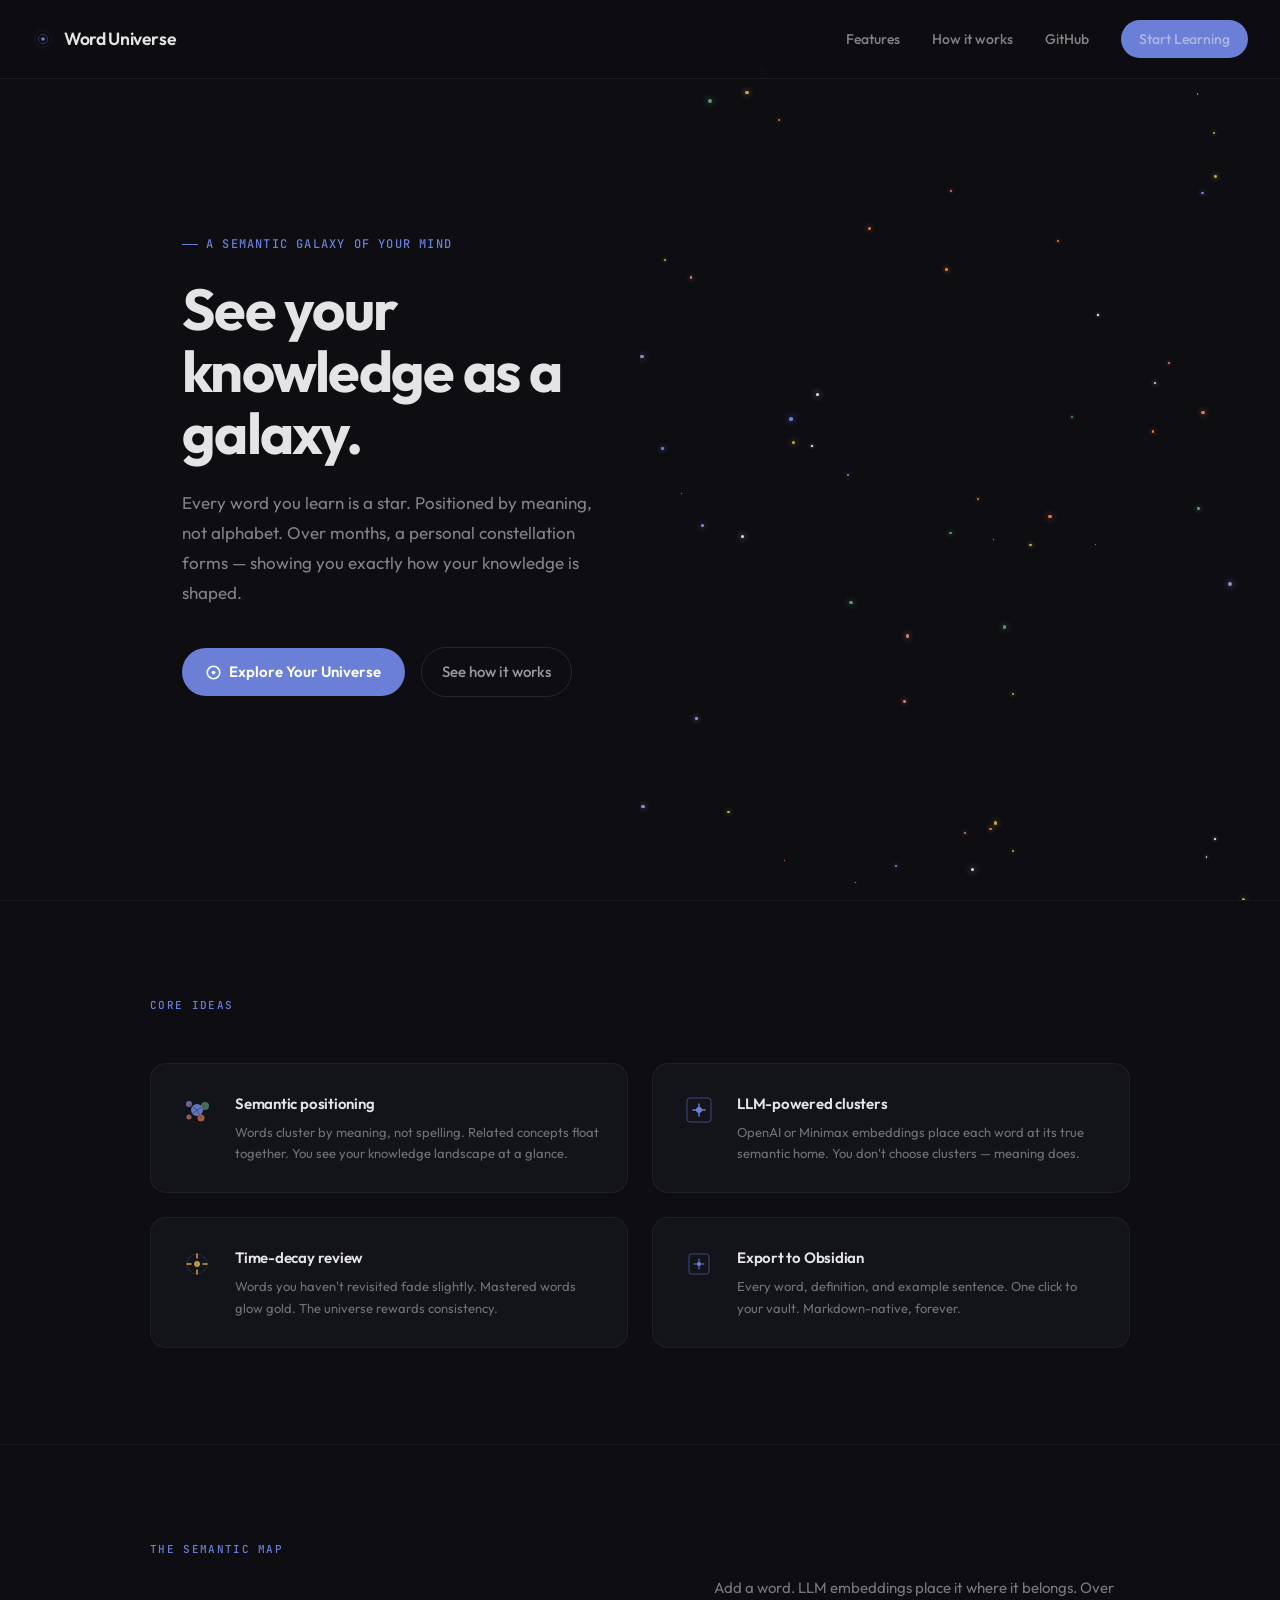
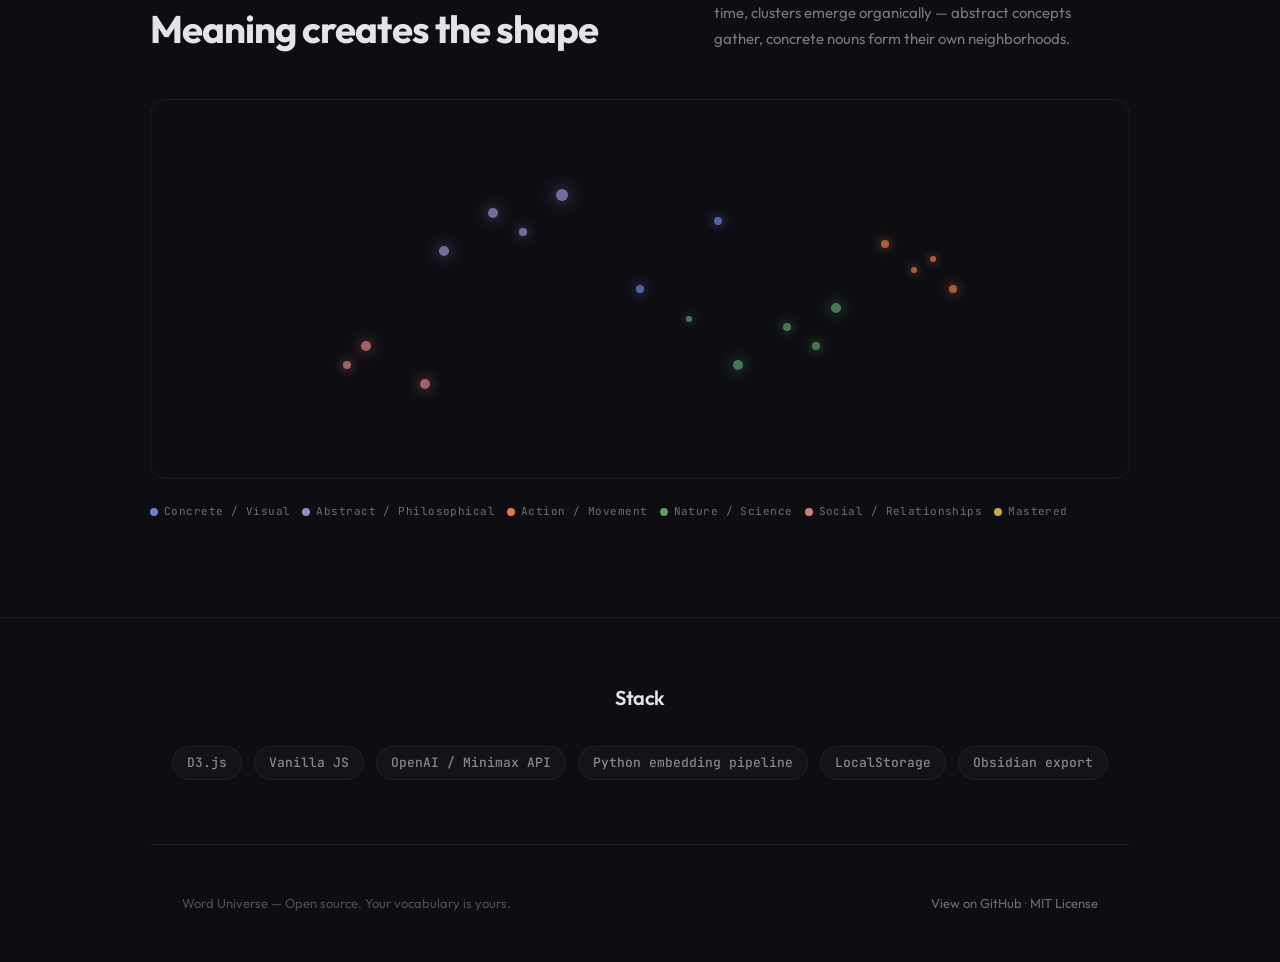
==== index.html @ 4f2841a0 "Rename landing.html to index.html for GitHub Pages" ====
<!DOCTYPE html>
<html lang="en">
<head>
  <meta charset="UTF-8">
  <meta name="viewport" content="width=device-width, initial-scale=1.0">
  <title>Word Universe — See your knowledge as a galaxy</title>
  <link href="https://fonts.googleapis.com/css2?family=Outfit:wght@300;400;500;600;700&family=JetBrains+Mono:wght@400;500&display=swap" rel="stylesheet">
  <style>
    :root {
      --deep-space: #0D0D12;
      --nebula-surface: #13131A;
      --star-white: #E4E4E7;
      --cosmic-dust: #71717A;
      --cluster-blue: #6B7FD7;
      --action-orange: #E07A4A;
      --abstract-violet: #9B8ACB;
      --nature-green: #5B9A6B;
      --social-coral: #D47F7F;
      --focused-gold: #C9A84C;
      --wireframe-gray: #2A2A35;
      --whisper-border: rgba(255,255,255,0.05);
      --whisper-border-strong: rgba(255,255,255,0.1);
    }

    * {
      margin: 0;
      padding: 0;
      box-sizing: border-box;
    }

    body {
      font-family: 'Outfit', system-ui, sans-serif;
      background: var(--deep-space);
      color: var(--star-white);
      line-height: 1.6;
      overflow-x: hidden;
    }

    /* Navigation */
    nav {
      position: fixed;
      top: 0;
      left: 0;
      right: 0;
      z-index: 100;
      padding: 1.25rem 2rem;
      display: flex;
      align-items: center;
      justify-content: space-between;
      background: rgba(13, 13, 18, 0.85);
      backdrop-filter: blur(12px);
      border-bottom: 1px solid var(--whisper-border);
    }

    .nav-logo {
      display: flex;
      align-items: center;
      gap: 0.625rem;
      font-weight: 600;
      font-size: 1.1rem;
      letter-spacing: -0.02em;
      color: var(--star-white);
      text-decoration: none;
    }

    .nav-logo svg {
      width: 22px;
      height: 22px;
    }

    .nav-links {
      display: flex;
      align-items: center;
      gap: 2rem;
    }

    .nav-links a {
      font-size: 0.875rem;
      font-weight: 500;
      color: rgba(228, 228, 231, 0.55);
      text-decoration: none;
      transition: color 0.15s ease;
    }

    .nav-links a:hover {
      color: var(--star-white);
    }

    .nav-cta {
      display: inline-flex;
      align-items: center;
      gap: 0.5rem;
      padding: 0.5rem 1.125rem;
      background: var(--cluster-blue);
      color: #fff;
      font-size: 0.875rem;
      font-weight: 600;
      border-radius: 9999px;
      text-decoration: none;
      transition: all 0.15s ease;
    }

    .nav-cta:hover {
      background: #828fef;
      transform: translateY(-1px);
    }

    /* Hero */
    .hero {
      min-height: 100dvh;
      display: grid;
      grid-template-columns: 1fr 1fr;
      gap: 0;
      position: relative;
      overflow: hidden;
    }

    .hero-content {
      display: flex;
      flex-direction: column;
      justify-content: center;
      padding: 8rem 2rem 6rem 2rem;
      padding-left: max(2rem, calc((100vw - 980px) / 2 + 2rem));
      position: relative;
      z-index: 2;
    }

    .hero-eyebrow {
      display: inline-flex;
      align-items: center;
      gap: 0.5rem;
      font-size: 0.75rem;
      font-weight: 500;
      letter-spacing: 0.1em;
      text-transform: uppercase;
      color: var(--cluster-blue);
      margin-bottom: 1.5rem;
      font-family: 'JetBrains Mono', monospace;
    }

    .hero-eyebrow::before {
      content: '';
      display: block;
      width: 16px;
      height: 1px;
      background: var(--cluster-blue);
    }

    h1 {
      font-size: clamp(2.5rem, 4.5vw, 4rem);
      font-weight: 700;
      letter-spacing: -0.03em;
      line-height: 1.08;
      color: var(--star-white);
      margin-bottom: 1.5rem;
    }

    .hero-sub {
      font-size: 1.0625rem;
      font-weight: 400;
      color: rgba(228, 228, 231, 0.55);
      line-height: 1.75;
      margin-bottom: 2.5rem;
      max-width: 420px;
    }

    .hero-actions {
      display: flex;
      align-items: center;
      gap: 1rem;
    }

    .btn-primary {
      display: inline-flex;
      align-items: center;
      gap: 0.5rem;
      padding: 0.75rem 1.5rem;
      background: var(--cluster-blue);
      color: #fff;
      font-size: 0.9375rem;
      font-weight: 600;
      border-radius: 9999px;
      text-decoration: none;
      transition: all 0.15s ease;
      border: none;
      cursor: pointer;
    }

    .btn-primary:hover {
      background: #828fef;
      transform: translateY(-1px);
    }

    .btn-ghost {
      display: inline-flex;
      align-items: center;
      gap: 0.5rem;
      padding: 0.75rem 1.25rem;
      background: transparent;
      color: rgba(228, 228, 231, 0.65);
      font-size: 0.9375rem;
      font-weight: 500;
      border-radius: 9999px;
      text-decoration: none;
      border: 1px solid var(--whisper-border-strong);
      transition: all 0.15s ease;
    }

    .btn-ghost:hover {
      color: var(--star-white);
      border-color: rgba(255,255,255,0.18);
      background: rgba(255,255,255,0.04);
    }

    /* Hero Visual — Star Field */
    .hero-visual {
      position: relative;
      overflow: hidden;
      background: var(--deep-space);
    }

    .star-field {
      position: absolute;
      inset: 0;
      overflow: hidden;
    }

    .star {
      position: absolute;
      border-radius: 50%;
      animation: star-twinkle var(--duration) ease-in-out infinite;
      animation-delay: var(--delay);
    }

    @keyframes star-twinkle {
      0%, 100% { opacity: var(--base-opacity); transform: scale(1); }
      50% { opacity: 1; transform: scale(1.3); }
    }

    /* Cluster region labels */
    .cluster-label {
      position: absolute;
      font-family: 'JetBrains Mono', monospace;
      font-size: 0.5625rem;
      font-weight: 500;
      letter-spacing: 0.1em;
      text-transform: uppercase;
      padding: 0.25rem 0.5rem;
      border: 1px solid;
      border-radius: 9999px;
      opacity: 0.4;
    }

    /* Features */
    .features {
      padding: 6rem 2rem;
      border-top: 1px solid var(--whisper-border);
    }

    .features-inner {
      max-width: 980px;
      margin: 0 auto;
    }

    .section-label {
      font-family: 'JetBrains Mono', monospace;
      font-size: 0.6875rem;
      font-weight: 500;
      letter-spacing: 0.12em;
      text-transform: uppercase;
      color: var(--cluster-blue);
      margin-bottom: 3rem;
    }

    .features-grid {
      display: grid;
      grid-template-columns: 1fr 1fr;
      gap: 1.5rem;
    }

    .feature-card {
      padding: 1.75rem;
      background: var(--nebula-surface);
      border: 1px solid var(--whisper-border);
      border-radius: 1rem;
      transition: border-color 0.2s ease;
      display: flex;
      gap: 1.25rem;
      align-items: flex-start;
    }

    .feature-card:hover {
      border-color: rgba(255,255,255,0.1);
    }

    .feature-icon {
      width: 36px;
      height: 36px;
      flex-shrink: 0;
    }

    .feature-card h3 {
      font-size: 0.9375rem;
      font-weight: 600;
      letter-spacing: -0.015em;
      margin-bottom: 0.375rem;
      color: var(--star-white);
    }

    .feature-card p {
      font-size: 0.8125rem;
      color: rgba(228, 228, 231, 0.45);
      line-height: 1.65;
    }

    /* Semantic Demo */
    .semantic-section {
      padding: 6rem 2rem;
      border-top: 1px solid var(--whisper-border);
    }

    .semantic-inner {
      max-width: 980px;
      margin: 0 auto;
    }

    .demo-header {
      display: grid;
      grid-template-columns: 1.2fr 1fr;
      gap: 4rem;
      align-items: end;
      margin-bottom: 3rem;
    }

    .demo-header h2 {
      font-size: clamp(1.75rem, 3vw, 2.5rem);
      font-weight: 700;
      letter-spacing: -0.025em;
      line-height: 1.15;
    }

    .demo-header p {
      font-size: 0.9375rem;
      color: rgba(228, 228, 231, 0.5);
      line-height: 1.7;
      max-width: 400px;
    }

    /* Galaxy Visualization */
    .galaxy-canvas {
      background: var(--deep-space);
      border: 1px solid var(--whisper-border);
      border-radius: 1rem;
      overflow: hidden;
      height: 380px;
      position: relative;
    }

    .galaxy-dots {
      position: absolute;
      inset: 0;
    }

    .g-dot {
      position: absolute;
      border-radius: 50%;
      transition: transform 0.2s ease;
      cursor: pointer;
    }

    .g-dot:hover {
      transform: scale(1.8);
      z-index: 10;
    }

    /* Cluster Legend */
    .cluster-legend {
      display: flex;
      flex-wrap: wrap;
      gap: 0.75rem;
      margin-top: 1.5rem;
    }

    .legend-item {
      display: flex;
      align-items: center;
      gap: 0.375rem;
      font-family: 'JetBrains Mono', monospace;
      font-size: 0.6875rem;
      color: rgba(228, 228, 231, 0.45);
      letter-spacing: 0.04em;
    }

    .legend-dot {
      width: 8px;
      height: 8px;
      border-radius: 50%;
    }

    /* Tech Stack */
    .tech-stack {
      padding: 4rem 2rem;
      border-top: 1px solid var(--whisper-border);
    }

    .tech-inner {
      max-width: 980px;
      margin: 0 auto;
      display: flex;
      flex-direction: column;
      align-items: center;
      text-align: center;
      gap: 2rem;
    }

    .tech-inner h2 {
      font-size: 1.25rem;
      font-weight: 600;
      letter-spacing: -0.02em;
      color: var(--star-white);
    }

    .tech-badges {
      display: flex;
      flex-wrap: wrap;
      gap: 0.75rem;
      justify-content: center;
    }

    .tech-badge {
      display: inline-flex;
      align-items: center;
      padding: 0.375rem 0.875rem;
      background: var(--nebula-surface);
      border: 1px solid var(--whisper-border);
      border-radius: 9999px;
      font-size: 0.8125rem;
      font-weight: 500;
      color: rgba(228, 228, 231, 0.55);
      font-family: 'JetBrains Mono', monospace;
    }

    /* Footer */
    footer {
      padding: 3rem 2rem;
      border-top: 1px solid var(--whisper-border);
      display: flex;
      align-items: center;
      justify-content: space-between;
      max-width: 980px;
      margin: 0 auto;
    }

    footer p {
      font-size: 0.8125rem;
      color: rgba(228, 228, 231, 0.3);
    }

    footer a {
      color: rgba(228, 228, 231, 0.45);
      text-decoration: none;
      transition: color 0.15s;
    }

    footer a:hover {
      color: var(--star-white);
    }

    /* Responsive */
    @media (max-width: 768px) {
      .hero {
        grid-template-columns: 1fr;
      }

      .hero-visual {
        height: 280px;
      }

      .hero-content {
        padding: 7rem 1.25rem 3rem;
      }

      .features-grid {
        grid-template-columns: 1fr;
      }

      .demo-header {
        grid-template-columns: 1fr;
        gap: 1.5rem;
      }

      nav {
        padding: 1rem 1.25rem;
      }

      .nav-links a:not(.nav-cta) {
        display: none;
      }

      footer {
        flex-direction: column;
        gap: 1rem;
        text-align: center;
      }
    }
  </style>
</head>
<body>

  <!-- Navigation -->
  <nav>
    <a href="#" class="nav-logo">
      <svg viewBox="0 0 24 24" fill="none" xmlns="http://www.w3.org/2000/svg">
        <circle cx="12" cy="12" r="2" fill="#6B7FD7"/>
        <circle cx="12" cy="12" r="5" stroke="#6B7FD7" stroke-width="0.75" opacity="0.5"/>
        <circle cx="12" cy="12" r="9" stroke="#6B7FD7" stroke-width="0.5" opacity="0.25"/>
        <circle cx="12" cy="12" r="12" stroke="#6B7FD7" stroke-width="0.3" opacity="0.15"/>
      </svg>
      Word Universe
    </a>
    <div class="nav-links">
      <a href="#features">Features</a>
      <a href="#demo">How it works</a>
      <a href="https://github.com" target="_blank">GitHub</a>
      <a href="#" class="nav-cta">Start Learning</a>
    </div>
  </nav>

  <!-- Hero -->
  <section class="hero">
    <div class="hero-content">
      <div class="hero-eyebrow">A semantic galaxy of your mind</div>
      <h1>See your knowledge as a galaxy.</h1>
      <p class="hero-sub">Every word you learn is a star. Positioned by meaning, not alphabet. Over months, a personal constellation forms — showing you exactly how your knowledge is shaped.</p>
      <div class="hero-actions">
        <a href="#" class="btn-primary">
          <svg width="15" height="15" viewBox="0 0 24 24" fill="none" stroke="currentColor" stroke-width="2.5">
            <circle cx="12" cy="12" r="10"/>
            <circle cx="12" cy="12" r="3" fill="currentColor" stroke="none"/>
          </svg>
          Explore Your Universe
        </a>
        <a href="#demo" class="btn-ghost">See how it works</a>
      </div>
    </div>
    <div class="hero-visual">
      <div class="star-field" id="heroStars"></div>
    </div>
  </section>

  <!-- Features -->
  <section class="features" id="features">
    <div class="features-inner">
      <div class="section-label">Core ideas</div>
      <div class="features-grid">
        <div class="feature-card">
          <svg class="feature-icon" viewBox="0 0 36 36" fill="none" xmlns="http://www.w3.org/2000/svg">
            <circle cx="18" cy="18" r="6" fill="#6B7FD7" opacity="0.9"/>
            <circle cx="10" cy="12" r="3" fill="#9B8ACB" opacity="0.7"/>
            <circle cx="26" cy="14" r="4" fill="#5B9A6B" opacity="0.7"/>
            <circle cx="22" cy="26" r="3.5" fill="#E07A4A" opacity="0.7"/>
            <circle cx="10" cy="25" r="2.5" fill="#D47F7F" opacity="0.7"/>
            <line x1="10" y1="12" x2="18" y2="18" stroke="#2A2A35" stroke-width="0.5"/>
            <line x1="26" y1="14" x2="18" y2="18" stroke="#2A2A35" stroke-width="0.5"/>
            <line x1="22" y1="26" x2="18" y2="18" stroke="#2A2A35" stroke-width="0.5"/>
            <line x1="10" y1="25" x2="18" y2="18" stroke="#2A2A35" stroke-width="0.5"/>
          </svg>
          <div>
            <h3>Semantic positioning</h3>
            <p>Words cluster by meaning, not spelling. Related concepts float together. You see your knowledge landscape at a glance.</p>
          </div>
        </div>
        <div class="feature-card">
          <svg class="feature-icon" viewBox="0 0 36 36" fill="none" xmlns="http://www.w3.org/2000/svg">
            <rect x="6" y="6" width="24" height="24" rx="3" stroke="#6B7FD7" stroke-width="1" opacity="0.5"/>
            <path d="M12 18h12M18 12v12" stroke="#6B7FD7" stroke-width="1.5" stroke-linecap="round"/>
            <circle cx="18" cy="18" r="3" fill="#6B7FD7"/>
          </svg>
          <div>
            <h3>LLM-powered clusters</h3>
            <p>OpenAI or Minimax embeddings place each word at its true semantic home. You don't choose clusters — meaning does.</p>
          </div>
        </div>
        <div class="feature-card">
          <svg class="feature-icon" viewBox="0 0 36 36" fill="none" xmlns="http://www.w3.org/2000/svg">
            <circle cx="18" cy="18" r="10" stroke="#2A2A35" stroke-width="1"/>
            <path d="M18 8v4M18 24v4M8 18h4M24 18h4" stroke="#C9A84C" stroke-width="1.5" stroke-linecap="round"/>
            <circle cx="18" cy="18" r="3" fill="#C9A84C" opacity="0.9"/>
          </svg>
          <div>
            <h3>Time-decay review</h3>
            <p>Words you haven't revisited fade slightly. Mastered words glow gold. The universe rewards consistency.</p>
          </div>
        </div>
        <div class="feature-card">
          <svg class="feature-icon" viewBox="0 0 36 36" fill="none" xmlns="http://www.w3.org/2000/svg">
            <rect x="8" y="8" width="20" height="20" rx="2" stroke="#6B7FD7" stroke-width="1" opacity="0.5"/>
            <path d="M13 18h10M18 13v10" stroke="#6B7FD7" stroke-width="1" stroke-linecap="round"/>
            <circle cx="18" cy="18" r="2" fill="#6B7FD7"/>
          </svg>
          <div>
            <h3>Export to Obsidian</h3>
            <p>Every word, definition, and example sentence. One click to your vault. Markdown-native, forever.</p>
          </div>
        </div>
      </div>
    </div>
  </section>

  <!-- Galaxy Demo -->
  <section class="semantic-section" id="demo">
    <div class="semantic-inner">
      <div class="demo-header">
        <div>
          <div class="section-label">The semantic map</div>
          <h2>Meaning creates the shape</h2>
        </div>
        <p>Add a word. LLM embeddings place it where it belongs. Over time, clusters emerge organically — abstract concepts gather, concrete nouns form their own neighborhoods.</p>
      </div>

      <div class="galaxy-canvas">
        <div class="galaxy-dots" id="galaxyDots"></div>
      </div>

      <div class="cluster-legend">
        <div class="legend-item">
          <div class="legend-dot" style="background: var(--cluster-blue)"></div>
          Concrete / Visual
        </div>
        <div class="legend-item">
          <div class="legend-dot" style="background: var(--abstract-violet)"></div>
          Abstract / Philosophical
        </div>
        <div class="legend-item">
          <div class="legend-dot" style="background: var(--action-orange)"></div>
          Action / Movement
        </div>
        <div class="legend-item">
          <div class="legend-dot" style="background: var(--nature-green)"></div>
          Nature / Science
        </div>
        <div class="legend-item">
          <div class="legend-dot" style="background: var(--social-coral)"></div>
          Social / Relationships
        </div>
        <div class="legend-item">
          <div class="legend-dot" style="background: var(--focused-gold)"></div>
          Mastered
        </div>
      </div>
    </div>
  </section>

  <!-- Tech Stack -->
  <section class="tech-stack">
    <div class="tech-inner">
      <h2>Stack</h2>
      <div class="tech-badges">
        <span class="tech-badge">D3.js</span>
        <span class="tech-badge">Vanilla JS</span>
        <span class="tech-badge">OpenAI / Minimax API</span>
        <span class="tech-badge">Python embedding pipeline</span>
        <span class="tech-badge">LocalStorage</span>
        <span class="tech-badge">Obsidian export</span>
      </div>
    </div>
  </section>

  <!-- Footer -->
  <footer>
    <p>Word Universe — Open source. Your vocabulary is yours.</p>
    <p><a href="https://github.com" target="_blank">View on GitHub</a> · <a href="#">MIT License</a></p>
  </footer>

  <script>
    // Generate hero star field
    function generateStarField() {
      const container = document.getElementById('heroStars');
      const colors = ['#6B7FD7', '#9B8ACB', '#5B9A6B', '#E07A4A', '#D47F7F', '#C9A84C', '#E4E4E7'];
      const count = 60;

      for (let i = 0; i < count; i++) {
        const star = document.createElement('div');
        star.className = 'star';
        const size = Math.random() * 3 + 1;
        const x = Math.random() * 100;
        const y = Math.random() * 100;
        const color = colors[Math.floor(Math.random() * colors.length)];
        const baseOpacity = Math.random() * 0.5 + 0.2;
        const duration = (Math.random() * 3 + 2) + 's';
        const delay = (Math.random() * 4) + 's';

        star.style.cssText = `
          width: ${size}px;
          height: ${size}px;
          left: ${x}%;
          top: ${y}%;
          background: ${color};
          box-shadow: 0 0 ${size * 2}px ${color};
          --base-opacity: ${baseOpacity};
          --duration: ${duration};
          --delay: ${delay};
        `;
        container.appendChild(star);
      }
    }

    // Generate galaxy visualization
    function generateGalaxy() {
      const container = document.getElementById('galaxyDots');
      const canvas = container.parentElement;
      const w = canvas.offsetWidth;
      const h = canvas.offsetHeight;

      const words = [
        { word: 'ephemeral', cluster: 'abstract', x: 0.35, y: 0.3, r: 5 },
        { word: 'serendipity', cluster: 'abstract', x: 0.42, y: 0.25, r: 6 },
        { word: 'mountains', cluster: 'nature', x: 0.65, y: 0.6, r: 4 },
        { word: 'photosynthesis', cluster: 'nature', x: 0.7, y: 0.55, r: 5 },
        { word: 'run', cluster: 'action', x: 0.78, y: 0.45, r: 3 },
        { word: 'create', cluster: 'action', x: 0.75, y: 0.38, r: 4 },
        { word: 'friend', cluster: 'social', x: 0.2, y: 0.7, r: 4 },
        { word: 'collaborate', cluster: 'social', x: 0.28, y: 0.75, r: 5 },
        { word: 'ocean', cluster: 'nature', x: 0.6, y: 0.7, r: 5 },
        { word: 'transient', cluster: 'abstract', x: 0.38, y: 0.35, r: 4 },
        { word: 'velocity', cluster: 'action', x: 0.8, y: 0.42, r: 3 },
        { word: 'algorithm', cluster: 'concrete', x: 0.5, y: 0.5, r: 4 },
        { word: 'neuron', cluster: 'nature', x: 0.55, y: 0.58, r: 3 },
        { word: 'tree', cluster: 'nature', x: 0.68, y: 0.65, r: 4 },
        { word: 'solitude', cluster: 'abstract', x: 0.3, y: 0.4, r: 5 },
        { word: 'migrate', cluster: 'action', x: 0.82, y: 0.5, r: 4 },
        { word: 'empathy', cluster: 'social', x: 0.22, y: 0.65, r: 5 },
        { word: 'horizon', cluster: 'concrete', x: 0.58, y: 0.32, r: 4 },
      ];

      const clusterColors = {
        abstract: '#9B8ACB',
        nature: '#5B9A6B',
        action: '#E07A4A',
        social: '#D47F7F',
        concrete: '#6B7FD7',
      };

      words.forEach((item, i) => {
        const dot = document.createElement('div');
        dot.className = 'g-dot';
        const color = clusterColors[item.cluster];
        const size = item.r * 2;
        dot.style.cssText = `
          width: ${size}px;
          height: ${size}px;
          left: calc(${item.x * 100}% - ${size / 2}px);
          top: calc(${item.y * 100}% - ${size / 2}px);
          background: ${color};
          opacity: 0.75;
          box-shadow: 0 0 ${size * 1.5}px ${color};
          animation: star-twinkle ${(Math.random() * 3 + 2)}s ease-in-out ${i * 0.2}s infinite;
        `;
        container.appendChild(dot);
      });
    }

    generateStarField();
    generateGalaxy();
  </script>

</body>
</html>
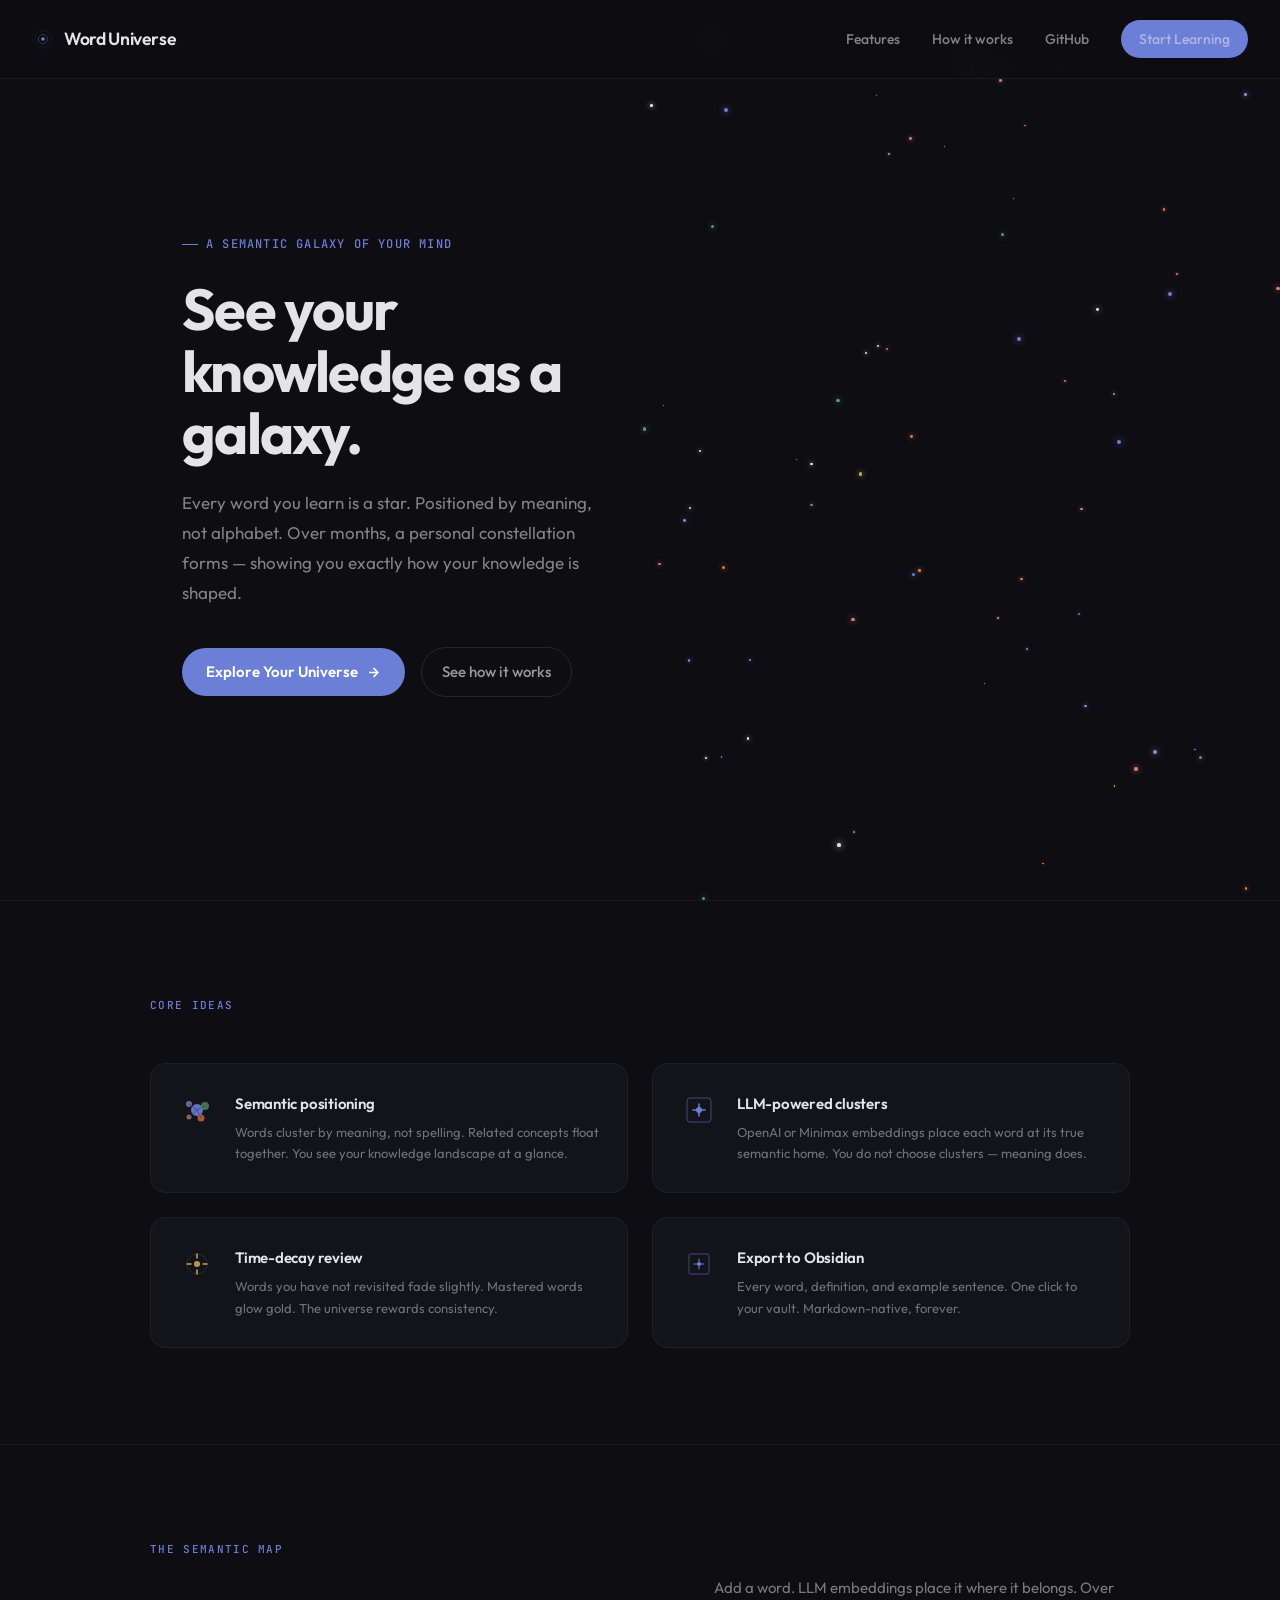
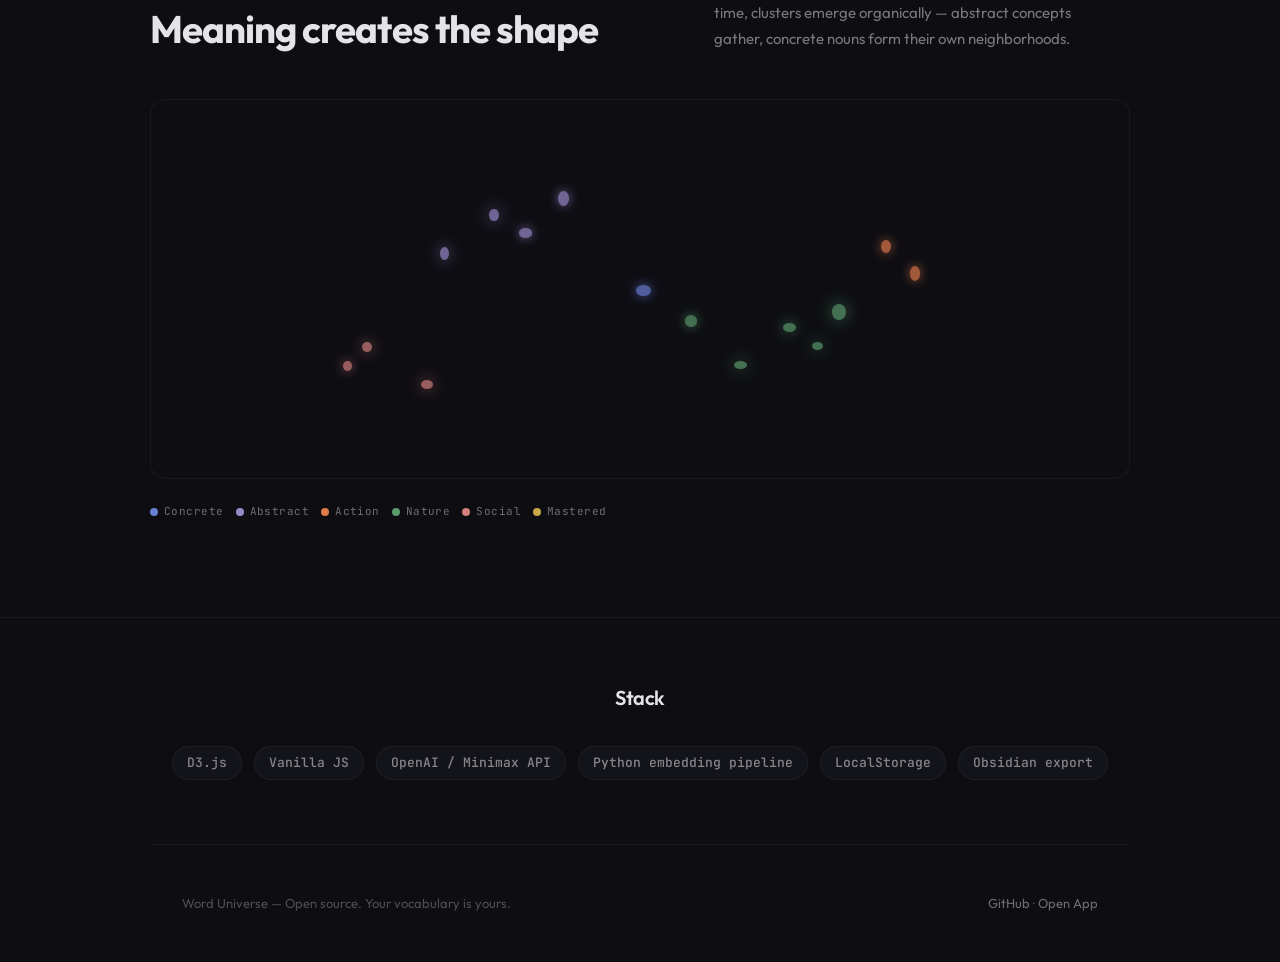
==== commit e46e6341: "Add full app: D3 force graph + word entry + cluster system, with landing page" ====
--- a/index.html
+++ b/index.html
@@ -17,17 +17,11 @@
       --nature-green: #5B9A6B;
       --social-coral: #D47F7F;
       --focused-gold: #C9A84C;
-      --wireframe-gray: #2A2A35;
       --whisper-border: rgba(255,255,255,0.05);
       --whisper-border-strong: rgba(255,255,255,0.1);
     }
-
-    * {
-      margin: 0;
-      padding: 0;
-      box-sizing: border-box;
-    }
-
+    * { margin: 0; padding: 0; box-sizing: border-box; }
+    html { scroll-behavior: smooth; }
     body {
       font-family: 'Outfit', system-ui, sans-serif;
       background: var(--deep-space);
@@ -36,481 +30,178 @@
       overflow-x: hidden;
     }
 
-    /* Navigation */
     nav {
-      position: fixed;
-      top: 0;
-      left: 0;
-      right: 0;
-      z-index: 100;
+      position: fixed; top: 0; left: 0; right: 0; z-index: 100;
       padding: 1.25rem 2rem;
-      display: flex;
-      align-items: center;
-      justify-content: space-between;
-      background: rgba(13, 13, 18, 0.85);
+      display: flex; align-items: center; justify-content: space-between;
+      background: rgba(13,13,18,0.85);
       backdrop-filter: blur(12px);
       border-bottom: 1px solid var(--whisper-border);
     }
-
     .nav-logo {
-      display: flex;
-      align-items: center;
-      gap: 0.625rem;
-      font-weight: 600;
-      font-size: 1.1rem;
-      letter-spacing: -0.02em;
-      color: var(--star-white);
-      text-decoration: none;
-    }
-
-    .nav-logo svg {
-      width: 22px;
-      height: 22px;
-    }
-
-    .nav-links {
-      display: flex;
-      align-items: center;
-      gap: 2rem;
-    }
-
+      display: flex; align-items: center; gap: 0.625rem;
+      font-weight: 600; font-size: 1.1rem; letter-spacing: -0.02em;
+      color: var(--star-white); text-decoration: none;
+    }
+    .nav-logo svg { width: 22px; height: 22px; }
+    .nav-links { display: flex; align-items: center; gap: 2rem; }
     .nav-links a {
-      font-size: 0.875rem;
-      font-weight: 500;
-      color: rgba(228, 228, 231, 0.55);
-      text-decoration: none;
-      transition: color 0.15s ease;
-    }
-
-    .nav-links a:hover {
-      color: var(--star-white);
-    }
-
+      font-size: 0.875rem; font-weight: 500;
+      color: rgba(228,228,231,0.55); text-decoration: none; transition: color 0.15s;
+    }
+    .nav-links a:hover { color: var(--star-white); }
     .nav-cta {
-      display: inline-flex;
-      align-items: center;
-      gap: 0.5rem;
+      display: inline-flex; align-items: center; gap: 0.5rem;
       padding: 0.5rem 1.125rem;
-      background: var(--cluster-blue);
-      color: #fff;
-      font-size: 0.875rem;
-      font-weight: 600;
-      border-radius: 9999px;
-      text-decoration: none;
-      transition: all 0.15s ease;
-    }
-
-    .nav-cta:hover {
-      background: #828fef;
-      transform: translateY(-1px);
-    }
+      background: var(--cluster-blue); color: #fff;
+      font-size: 0.875rem; font-weight: 600;
+      border-radius: 9999px; text-decoration: none; transition: all 0.15s;
+    }
+    .nav-cta:hover { background: #828fef; transform: translateY(-1px); }
 
     /* Hero */
     .hero {
       min-height: 100dvh;
-      display: grid;
-      grid-template-columns: 1fr 1fr;
-      gap: 0;
-      position: relative;
-      overflow: hidden;
-    }
-
+      display: grid; grid-template-columns: 1fr 1fr;
+      position: relative; overflow: hidden;
+    }
     .hero-content {
-      display: flex;
-      flex-direction: column;
-      justify-content: center;
-      padding: 8rem 2rem 6rem 2rem;
+      display: flex; flex-direction: column; justify-content: center;
+      padding: 8rem 2rem 6rem;
       padding-left: max(2rem, calc((100vw - 980px) / 2 + 2rem));
-      position: relative;
-      z-index: 2;
-    }
-
+      position: relative; z-index: 2;
+    }
     .hero-eyebrow {
-      display: inline-flex;
-      align-items: center;
-      gap: 0.5rem;
-      font-size: 0.75rem;
-      font-weight: 500;
-      letter-spacing: 0.1em;
-      text-transform: uppercase;
-      color: var(--cluster-blue);
-      margin-bottom: 1.5rem;
-      font-family: 'JetBrains Mono', monospace;
-    }
-
+      display: inline-flex; align-items: center; gap: 0.5rem;
+      font-size: 0.75rem; font-weight: 500; letter-spacing: 0.1em;
+      text-transform: uppercase; color: var(--cluster-blue);
+      margin-bottom: 1.5rem; font-family: 'JetBrains Mono', monospace;
+    }
     .hero-eyebrow::before {
-      content: '';
-      display: block;
-      width: 16px;
-      height: 1px;
-      background: var(--cluster-blue);
-    }
-
+      content: ''; display: block; width: 16px; height: 1px; background: var(--cluster-blue);
+    }
     h1 {
       font-size: clamp(2.5rem, 4.5vw, 4rem);
-      font-weight: 700;
-      letter-spacing: -0.03em;
-      line-height: 1.08;
-      color: var(--star-white);
+      font-weight: 700; letter-spacing: -0.03em; line-height: 1.08;
       margin-bottom: 1.5rem;
     }
-
     .hero-sub {
-      font-size: 1.0625rem;
-      font-weight: 400;
-      color: rgba(228, 228, 231, 0.55);
-      line-height: 1.75;
-      margin-bottom: 2.5rem;
-      max-width: 420px;
-    }
-
-    .hero-actions {
-      display: flex;
-      align-items: center;
-      gap: 1rem;
-    }
-
+      font-size: 1.0625rem; font-weight: 400;
+      color: rgba(228,228,231,0.55); line-height: 1.75;
+      margin-bottom: 2.5rem; max-width: 420px;
+    }
+    .hero-actions { display: flex; align-items: center; gap: 1rem; flex-wrap: wrap; }
     .btn-primary {
-      display: inline-flex;
-      align-items: center;
-      gap: 0.5rem;
+      display: inline-flex; align-items: center; gap: 0.5rem;
       padding: 0.75rem 1.5rem;
-      background: var(--cluster-blue);
-      color: #fff;
-      font-size: 0.9375rem;
-      font-weight: 600;
-      border-radius: 9999px;
-      text-decoration: none;
-      transition: all 0.15s ease;
-      border: none;
-      cursor: pointer;
-    }
-
-    .btn-primary:hover {
-      background: #828fef;
-      transform: translateY(-1px);
-    }
-
+      background: var(--cluster-blue); color: #fff;
+      font-size: 0.9375rem; font-weight: 600;
+      border-radius: 9999px; text-decoration: none; transition: all 0.15s;
+      border: none; cursor: pointer;
+    }
+    .btn-primary:hover { background: #828fef; transform: translateY(-1px); }
     .btn-ghost {
-      display: inline-flex;
-      align-items: center;
-      gap: 0.5rem;
+      display: inline-flex; align-items: center; gap: 0.5rem;
       padding: 0.75rem 1.25rem;
-      background: transparent;
-      color: rgba(228, 228, 231, 0.65);
-      font-size: 0.9375rem;
-      font-weight: 500;
-      border-radius: 9999px;
-      text-decoration: none;
-      border: 1px solid var(--whisper-border-strong);
-      transition: all 0.15s ease;
-    }
-
-    .btn-ghost:hover {
-      color: var(--star-white);
-      border-color: rgba(255,255,255,0.18);
-      background: rgba(255,255,255,0.04);
-    }
+      background: transparent; color: rgba(228,228,231,0.65);
+      font-size: 0.9375rem; font-weight: 500;
+      border-radius: 9999px; text-decoration: none;
+      border: 1px solid var(--whisper-border-strong); transition: all 0.15s;
+    }
+    .btn-ghost:hover { color: var(--star-white); border-color: rgba(255,255,255,0.18); background: rgba(255,255,255,0.04); }
 
     /* Hero Visual — Star Field */
     .hero-visual {
-      position: relative;
-      overflow: hidden;
+      position: relative; overflow: hidden;
       background: var(--deep-space);
     }
-
-    .star-field {
-      position: absolute;
-      inset: 0;
-      overflow: hidden;
-    }
-
+    .star-field { position: absolute; inset: 0; overflow: hidden; }
     .star {
-      position: absolute;
-      border-radius: 50%;
-      animation: star-twinkle var(--duration) ease-in-out infinite;
+      position: absolute; border-radius: 50%;
+      animation: star-twinkle var(--dur) ease-in-out infinite;
       animation-delay: var(--delay);
     }
-
     @keyframes star-twinkle {
-      0%, 100% { opacity: var(--base-opacity); transform: scale(1); }
-      50% { opacity: 1; transform: scale(1.3); }
-    }
-
-    /* Cluster region labels */
-    .cluster-label {
-      position: absolute;
-      font-family: 'JetBrains Mono', monospace;
-      font-size: 0.5625rem;
-      font-weight: 500;
-      letter-spacing: 0.1em;
-      text-transform: uppercase;
-      padding: 0.25rem 0.5rem;
-      border: 1px solid;
-      border-radius: 9999px;
-      opacity: 0.4;
+      0%, 100% { opacity: var(--base); transform: scale(1); }
+      50% { opacity: 1; transform: scale(1.4); }
     }
 
     /* Features */
-    .features {
-      padding: 6rem 2rem;
-      border-top: 1px solid var(--whisper-border);
-    }
-
-    .features-inner {
-      max-width: 980px;
-      margin: 0 auto;
-    }
-
+    .features { padding: 6rem 2rem; border-top: 1px solid var(--whisper-border); }
+    .features-inner { max-width: 980px; margin: 0 auto; }
     .section-label {
       font-family: 'JetBrains Mono', monospace;
-      font-size: 0.6875rem;
-      font-weight: 500;
-      letter-spacing: 0.12em;
-      text-transform: uppercase;
-      color: var(--cluster-blue);
-      margin-bottom: 3rem;
-    }
-
-    .features-grid {
-      display: grid;
-      grid-template-columns: 1fr 1fr;
-      gap: 1.5rem;
-    }
-
+      font-size: 0.6875rem; font-weight: 500; letter-spacing: 0.12em;
+      text-transform: uppercase; color: var(--cluster-blue); margin-bottom: 3rem;
+    }
+    .features-grid { display: grid; grid-template-columns: 1fr 1fr; gap: 1.5rem; }
     .feature-card {
-      padding: 1.75rem;
-      background: var(--nebula-surface);
-      border: 1px solid var(--whisper-border);
-      border-radius: 1rem;
-      transition: border-color 0.2s ease;
-      display: flex;
-      gap: 1.25rem;
-      align-items: flex-start;
-    }
-
-    .feature-card:hover {
-      border-color: rgba(255,255,255,0.1);
-    }
-
-    .feature-icon {
-      width: 36px;
-      height: 36px;
-      flex-shrink: 0;
-    }
-
-    .feature-card h3 {
-      font-size: 0.9375rem;
-      font-weight: 600;
-      letter-spacing: -0.015em;
-      margin-bottom: 0.375rem;
-      color: var(--star-white);
-    }
-
-    .feature-card p {
-      font-size: 0.8125rem;
-      color: rgba(228, 228, 231, 0.45);
-      line-height: 1.65;
-    }
-
-    /* Semantic Demo */
-    .semantic-section {
-      padding: 6rem 2rem;
-      border-top: 1px solid var(--whisper-border);
-    }
-
-    .semantic-inner {
-      max-width: 980px;
-      margin: 0 auto;
-    }
-
-    .demo-header {
-      display: grid;
-      grid-template-columns: 1.2fr 1fr;
-      gap: 4rem;
-      align-items: end;
-      margin-bottom: 3rem;
-    }
-
-    .demo-header h2 {
-      font-size: clamp(1.75rem, 3vw, 2.5rem);
-      font-weight: 700;
-      letter-spacing: -0.025em;
-      line-height: 1.15;
-    }
-
-    .demo-header p {
-      font-size: 0.9375rem;
-      color: rgba(228, 228, 231, 0.5);
-      line-height: 1.7;
-      max-width: 400px;
-    }
-
-    /* Galaxy Visualization */
+      padding: 1.75rem; background: var(--nebula-surface);
+      border: 1px solid var(--whisper-border); border-radius: 1rem;
+      transition: border-color 0.2s; display: flex; gap: 1.25rem; align-items: flex-start;
+    }
+    .feature-card:hover { border-color: rgba(255,255,255,0.1); }
+    .feature-icon { width: 36px; height: 36px; flex-shrink: 0; }
+    .feature-card h3 { font-size: 0.9375rem; font-weight: 600; letter-spacing: -0.015em; margin-bottom: 0.375rem; }
+    .feature-card p { font-size: 0.8125rem; color: rgba(228,228,231,0.45); line-height: 1.65; }
+
+    /* Galaxy Demo */
+    .galaxy-section { padding: 6rem 2rem; border-top: 1px solid var(--whisper-border); }
+    .galaxy-inner { max-width: 980px; margin: 0 auto; }
+    .demo-header { display: grid; grid-template-columns: 1.2fr 1fr; gap: 4rem; align-items: end; margin-bottom: 3rem; }
+    .demo-header h2 { font-size: clamp(1.75rem,3vw,2.5rem); font-weight: 700; letter-spacing: -0.025em; line-height: 1.15; }
+    .demo-header p { font-size: 0.9375rem; color: rgba(228,228,231,0.5); line-height: 1.7; max-width: 400px; }
+
     .galaxy-canvas {
-      background: var(--deep-space);
-      border: 1px solid var(--whisper-border);
-      border-radius: 1rem;
-      overflow: hidden;
-      height: 380px;
-      position: relative;
-    }
-
-    .galaxy-dots {
-      position: absolute;
-      inset: 0;
-    }
-
-    .g-dot {
-      position: absolute;
-      border-radius: 50%;
-      transition: transform 0.2s ease;
-      cursor: pointer;
-    }
-
-    .g-dot:hover {
-      transform: scale(1.8);
-      z-index: 10;
-    }
+      background: var(--deep-space); border: 1px solid var(--whisper-border);
+      border-radius: 1rem; overflow: hidden; height: 380px; position: relative;
+    }
+    .galaxy-dots { position: absolute; inset: 0; }
 
     /* Cluster Legend */
-    .cluster-legend {
-      display: flex;
-      flex-wrap: wrap;
-      gap: 0.75rem;
-      margin-top: 1.5rem;
-    }
-
+    .cluster-legend { display: flex; flex-wrap: wrap; gap: 0.75rem; margin-top: 1.5rem; }
     .legend-item {
-      display: flex;
-      align-items: center;
-      gap: 0.375rem;
-      font-family: 'JetBrains Mono', monospace;
-      font-size: 0.6875rem;
-      color: rgba(228, 228, 231, 0.45);
-      letter-spacing: 0.04em;
-    }
-
-    .legend-dot {
-      width: 8px;
-      height: 8px;
-      border-radius: 50%;
-    }
+      display: flex; align-items: center; gap: 0.375rem;
+      font-family: 'JetBrains Mono', monospace; font-size: 0.6875rem;
+      color: rgba(228,228,231,0.45); letter-spacing: 0.04em;
+    }
+    .legend-dot { width: 8px; height: 8px; border-radius: 50%; }
 
     /* Tech Stack */
-    .tech-stack {
-      padding: 4rem 2rem;
-      border-top: 1px solid var(--whisper-border);
-    }
-
-    .tech-inner {
-      max-width: 980px;
-      margin: 0 auto;
-      display: flex;
-      flex-direction: column;
-      align-items: center;
-      text-align: center;
-      gap: 2rem;
-    }
-
-    .tech-inner h2 {
-      font-size: 1.25rem;
-      font-weight: 600;
-      letter-spacing: -0.02em;
-      color: var(--star-white);
-    }
-
-    .tech-badges {
-      display: flex;
-      flex-wrap: wrap;
-      gap: 0.75rem;
-      justify-content: center;
-    }
-
+    .tech-stack { padding: 4rem 2rem; border-top: 1px solid var(--whisper-border); }
+    .tech-inner { max-width: 980px; margin: 0 auto; display: flex; flex-direction: column; align-items: center; text-align: center; gap: 2rem; }
+    .tech-inner h2 { font-size: 1.25rem; font-weight: 600; letter-spacing: -0.02em; }
+    .tech-badges { display: flex; flex-wrap: wrap; gap: 0.75rem; justify-content: center; }
     .tech-badge {
-      display: inline-flex;
-      align-items: center;
-      padding: 0.375rem 0.875rem;
-      background: var(--nebula-surface);
-      border: 1px solid var(--whisper-border);
-      border-radius: 9999px;
-      font-size: 0.8125rem;
-      font-weight: 500;
-      color: rgba(228, 228, 231, 0.55);
-      font-family: 'JetBrains Mono', monospace;
+      display: inline-flex; padding: 0.375rem 0.875rem;
+      background: var(--nebula-surface); border: 1px solid var(--whisper-border);
+      border-radius: 9999px; font-size: 0.8125rem; font-weight: 500;
+      color: rgba(228,228,231,0.55); font-family: 'JetBrains Mono', monospace;
     }
 
     /* Footer */
-    footer {
-      padding: 3rem 2rem;
-      border-top: 1px solid var(--whisper-border);
-      display: flex;
-      align-items: center;
-      justify-content: space-between;
-      max-width: 980px;
-      margin: 0 auto;
-    }
-
-    footer p {
-      font-size: 0.8125rem;
-      color: rgba(228, 228, 231, 0.3);
-    }
-
-    footer a {
-      color: rgba(228, 228, 231, 0.45);
-      text-decoration: none;
-      transition: color 0.15s;
-    }
-
-    footer a:hover {
-      color: var(--star-white);
-    }
-
-    /* Responsive */
+    footer { padding: 3rem 2rem; border-top: 1px solid var(--whisper-border); display: flex; align-items: center; justify-content: space-between; max-width: 980px; margin: 0 auto; }
+    footer p { font-size: 0.8125rem; color: rgba(228,228,231,0.3); }
+    footer a { color: rgba(228,228,231,0.45); text-decoration: none; transition: color 0.15s; }
+    footer a:hover { color: var(--star-white); }
+
     @media (max-width: 768px) {
-      .hero {
-        grid-template-columns: 1fr;
-      }
-
-      .hero-visual {
-        height: 280px;
-      }
-
-      .hero-content {
-        padding: 7rem 1.25rem 3rem;
-      }
-
-      .features-grid {
-        grid-template-columns: 1fr;
-      }
-
-      .demo-header {
-        grid-template-columns: 1fr;
-        gap: 1.5rem;
-      }
-
-      nav {
-        padding: 1rem 1.25rem;
-      }
-
-      .nav-links a:not(.nav-cta) {
-        display: none;
-      }
-
-      footer {
-        flex-direction: column;
-        gap: 1rem;
-        text-align: center;
-      }
+      .hero { grid-template-columns: 1fr; }
+      .hero-visual { height: 280px; }
+      .hero-content { padding: 7rem 1.25rem 3rem; }
+      .features-grid { grid-template-columns: 1fr; }
+      .demo-header { grid-template-columns: 1fr; gap: 1.5rem; }
+      nav { padding: 1rem 1.25rem; }
+      .nav-links a:not(.nav-cta) { display: none; }
+      footer { flex-direction: column; gap: 1rem; text-align: center; }
     }
   </style>
 </head>
 <body>
 
-  <!-- Navigation -->
   <nav>
     <a href="#" class="nav-logo">
-      <svg viewBox="0 0 24 24" fill="none" xmlns="http://www.w3.org/2000/svg">
+      <svg viewBox="0 0 24 24" fill="none">
         <circle cx="12" cy="12" r="2" fill="#6B7FD7"/>
         <circle cx="12" cy="12" r="5" stroke="#6B7FD7" stroke-width="0.75" opacity="0.5"/>
         <circle cx="12" cy="12" r="9" stroke="#6B7FD7" stroke-width="0.5" opacity="0.25"/>
@@ -521,24 +212,20 @@
     <div class="nav-links">
       <a href="#features">Features</a>
       <a href="#demo">How it works</a>
-      <a href="https://github.com" target="_blank">GitHub</a>
-      <a href="#" class="nav-cta">Start Learning</a>
+      <a href="https://github.com/zhuxinyao99-jpg/word-universe" target="_blank">GitHub</a>
+      <a href="app/" class="nav-cta">Start Learning</a>
     </div>
   </nav>
 
-  <!-- Hero -->
   <section class="hero">
     <div class="hero-content">
       <div class="hero-eyebrow">A semantic galaxy of your mind</div>
       <h1>See your knowledge as a galaxy.</h1>
       <p class="hero-sub">Every word you learn is a star. Positioned by meaning, not alphabet. Over months, a personal constellation forms — showing you exactly how your knowledge is shaped.</p>
       <div class="hero-actions">
-        <a href="#" class="btn-primary">
-          <svg width="15" height="15" viewBox="0 0 24 24" fill="none" stroke="currentColor" stroke-width="2.5">
-            <circle cx="12" cy="12" r="10"/>
-            <circle cx="12" cy="12" r="3" fill="currentColor" stroke="none"/>
-          </svg>
+        <a href="app/" class="btn-primary">
           Explore Your Universe
+          <svg width="15" height="15" viewBox="0 0 24 24" fill="none" stroke="currentColor" stroke-width="2.5"><path d="M5 12h14M12 5l7 7-7 7"/></svg>
         </a>
         <a href="#demo" class="btn-ghost">See how it works</a>
       </div>
@@ -548,13 +235,12 @@
     </div>
   </section>
 
-  <!-- Features -->
   <section class="features" id="features">
     <div class="features-inner">
       <div class="section-label">Core ideas</div>
       <div class="features-grid">
         <div class="feature-card">
-          <svg class="feature-icon" viewBox="0 0 36 36" fill="none" xmlns="http://www.w3.org/2000/svg">
+          <svg class="feature-icon" viewBox="0 0 36 36" fill="none">
             <circle cx="18" cy="18" r="6" fill="#6B7FD7" opacity="0.9"/>
             <circle cx="10" cy="12" r="3" fill="#9B8ACB" opacity="0.7"/>
             <circle cx="26" cy="14" r="4" fill="#5B9A6B" opacity="0.7"/>
@@ -571,29 +257,29 @@
           </div>
         </div>
         <div class="feature-card">
-          <svg class="feature-icon" viewBox="0 0 36 36" fill="none" xmlns="http://www.w3.org/2000/svg">
+          <svg class="feature-icon" viewBox="0 0 36 36" fill="none">
             <rect x="6" y="6" width="24" height="24" rx="3" stroke="#6B7FD7" stroke-width="1" opacity="0.5"/>
             <path d="M12 18h12M18 12v12" stroke="#6B7FD7" stroke-width="1.5" stroke-linecap="round"/>
             <circle cx="18" cy="18" r="3" fill="#6B7FD7"/>
           </svg>
           <div>
             <h3>LLM-powered clusters</h3>
-            <p>OpenAI or Minimax embeddings place each word at its true semantic home. You don't choose clusters — meaning does.</p>
+            <p>OpenAI or Minimax embeddings place each word at its true semantic home. You do not choose clusters — meaning does.</p>
           </div>
         </div>
         <div class="feature-card">
-          <svg class="feature-icon" viewBox="0 0 36 36" fill="none" xmlns="http://www.w3.org/2000/svg">
+          <svg class="feature-icon" viewBox="0 0 36 36" fill="none">
             <circle cx="18" cy="18" r="10" stroke="#2A2A35" stroke-width="1"/>
             <path d="M18 8v4M18 24v4M8 18h4M24 18h4" stroke="#C9A84C" stroke-width="1.5" stroke-linecap="round"/>
             <circle cx="18" cy="18" r="3" fill="#C9A84C" opacity="0.9"/>
           </svg>
           <div>
             <h3>Time-decay review</h3>
-            <p>Words you haven't revisited fade slightly. Mastered words glow gold. The universe rewards consistency.</p>
+            <p>Words you have not revisited fade slightly. Mastered words glow gold. The universe rewards consistency.</p>
           </div>
         </div>
         <div class="feature-card">
-          <svg class="feature-icon" viewBox="0 0 36 36" fill="none" xmlns="http://www.w3.org/2000/svg">
+          <svg class="feature-icon" viewBox="0 0 36 36" fill="none">
             <rect x="8" y="8" width="20" height="20" rx="2" stroke="#6B7FD7" stroke-width="1" opacity="0.5"/>
             <path d="M13 18h10M18 13v10" stroke="#6B7FD7" stroke-width="1" stroke-linecap="round"/>
             <circle cx="18" cy="18" r="2" fill="#6B7FD7"/>
@@ -607,9 +293,8 @@
     </div>
   </section>
 
-  <!-- Galaxy Demo -->
-  <section class="semantic-section" id="demo">
-    <div class="semantic-inner">
+  <section class="galaxy-section" id="demo">
+    <div class="galaxy-inner">
       <div class="demo-header">
         <div>
           <div class="section-label">The semantic map</div>
@@ -617,41 +302,20 @@
         </div>
         <p>Add a word. LLM embeddings place it where it belongs. Over time, clusters emerge organically — abstract concepts gather, concrete nouns form their own neighborhoods.</p>
       </div>
-
       <div class="galaxy-canvas">
         <div class="galaxy-dots" id="galaxyDots"></div>
       </div>
-
       <div class="cluster-legend">
-        <div class="legend-item">
-          <div class="legend-dot" style="background: var(--cluster-blue)"></div>
-          Concrete / Visual
-        </div>
-        <div class="legend-item">
-          <div class="legend-dot" style="background: var(--abstract-violet)"></div>
-          Abstract / Philosophical
-        </div>
-        <div class="legend-item">
-          <div class="legend-dot" style="background: var(--action-orange)"></div>
-          Action / Movement
-        </div>
-        <div class="legend-item">
-          <div class="legend-dot" style="background: var(--nature-green)"></div>
-          Nature / Science
-        </div>
-        <div class="legend-item">
-          <div class="legend-dot" style="background: var(--social-coral)"></div>
-          Social / Relationships
-        </div>
-        <div class="legend-item">
-          <div class="legend-dot" style="background: var(--focused-gold)"></div>
-          Mastered
-        </div>
+        <div class="legend-item"><div class="legend-dot" style="background:#6B7FD7"></div>Concrete</div>
+        <div class="legend-item"><div class="legend-dot" style="background:#9B8ACB"></div>Abstract</div>
+        <div class="legend-item"><div class="legend-dot" style="background:#E07A4A"></div>Action</div>
+        <div class="legend-item"><div class="legend-dot" style="background:#5B9A6B"></div>Nature</div>
+        <div class="legend-item"><div class="legend-dot" style="background:#D47F7F"></div>Social</div>
+        <div class="legend-item"><div class="legend-dot" style="background:#C9A84C"></div>Mastered</div>
       </div>
     </div>
   </section>
 
-  <!-- Tech Stack -->
   <section class="tech-stack">
     <div class="tech-inner">
       <h2>Stack</h2>
@@ -666,103 +330,57 @@
     </div>
   </section>
 
-  <!-- Footer -->
   <footer>
     <p>Word Universe — Open source. Your vocabulary is yours.</p>
-    <p><a href="https://github.com" target="_blank">View on GitHub</a> · <a href="#">MIT License</a></p>
+    <p><a href="https://github.com/zhuxinyao99-jpg/word-universe" target="_blank">GitHub</a> · <a href="app/">Open App</a></p>
   </footer>
 
   <script>
-    // Generate hero star field
     function generateStarField() {
       const container = document.getElementById('heroStars');
-      const colors = ['#6B7FD7', '#9B8ACB', '#5B9A6B', '#E07A4A', '#D47F7F', '#C9A84C', '#E4E4E7'];
-      const count = 60;
-
-      for (let i = 0; i < count; i++) {
-        const star = document.createElement('div');
-        star.className = 'star';
+      const colors = ['#6B7FD7','#9B8ACB','#5B9A6B','#E07A4A','#D47F7F','#C9A84C','#E4E4E7'];
+      for (let i = 0; i < 70; i++) {
+        const s = document.createElement('div');
+        s.className = 'star';
         const size = Math.random() * 3 + 1;
         const x = Math.random() * 100;
         const y = Math.random() * 100;
         const color = colors[Math.floor(Math.random() * colors.length)];
-        const baseOpacity = Math.random() * 0.5 + 0.2;
-        const duration = (Math.random() * 3 + 2) + 's';
-        const delay = (Math.random() * 4) + 's';
-
-        star.style.cssText = `
-          width: ${size}px;
-          height: ${size}px;
-          left: ${x}%;
-          top: ${y}%;
-          background: ${color};
-          box-shadow: 0 0 ${size * 2}px ${color};
-          --base-opacity: ${baseOpacity};
-          --duration: ${duration};
-          --delay: ${delay};
-        `;
-        container.appendChild(star);
+        const base = (Math.random() * 0.5 + 0.15).toFixed(2);
+        const dur = (Math.random() * 3 + 2).toFixed(1);
+        const delay = (Math.random() * 4).toFixed(1);
+        s.style.cssText = `width:${size}px;height:${size}px;left:${x}%;top:${y}%;background:${color};box-shadow:0 0 ${size*2}px ${color};--base:${base};--dur:${dur}s;--delay:${delay}s`;
+        container.appendChild(s);
       }
     }
-
-    // Generate galaxy visualization
     function generateGalaxy() {
       const container = document.getElementById('galaxyDots');
-      const canvas = container.parentElement;
-      const w = canvas.offsetWidth;
-      const h = canvas.offsetHeight;
-
       const words = [
-        { word: 'ephemeral', cluster: 'abstract', x: 0.35, y: 0.3, r: 5 },
-        { word: 'serendipity', cluster: 'abstract', x: 0.42, y: 0.25, r: 6 },
-        { word: 'mountains', cluster: 'nature', x: 0.65, y: 0.6, r: 4 },
-        { word: 'photosynthesis', cluster: 'nature', x: 0.7, y: 0.55, r: 5 },
-        { word: 'run', cluster: 'action', x: 0.78, y: 0.45, r: 3 },
-        { word: 'create', cluster: 'action', x: 0.75, y: 0.38, r: 4 },
-        { word: 'friend', cluster: 'social', x: 0.2, y: 0.7, r: 4 },
-        { word: 'collaborate', cluster: 'social', x: 0.28, y: 0.75, r: 5 },
-        { word: 'ocean', cluster: 'nature', x: 0.6, y: 0.7, r: 5 },
-        { word: 'transient', cluster: 'abstract', x: 0.38, y: 0.35, r: 4 },
-        { word: 'velocity', cluster: 'action', x: 0.8, y: 0.42, r: 3 },
-        { word: 'algorithm', cluster: 'concrete', x: 0.5, y: 0.5, r: 4 },
-        { word: 'neuron', cluster: 'nature', x: 0.55, y: 0.58, r: 3 },
-        { word: 'tree', cluster: 'nature', x: 0.68, y: 0.65, r: 4 },
-        { word: 'solitude', cluster: 'abstract', x: 0.3, y: 0.4, r: 5 },
-        { word: 'migrate', cluster: 'action', x: 0.82, y: 0.5, r: 4 },
-        { word: 'empathy', cluster: 'social', x: 0.22, y: 0.65, r: 5 },
-        { word: 'horizon', cluster: 'concrete', x: 0.58, y: 0.32, r: 4 },
+        { word:'ephemeral', c:'#9B8ACB', x:35, y:30 },
+        { word:'serendipity', c:'#9B8ACB', x:42, y:25 },
+        { word:'mountains', c:'#5B9A6B', x:65, y:60 },
+        { word:'photosynthesis', c:'#5B9A6B', x:70, y:55 },
+        { word:'run', c:'#E07A4A', x:78, y:45 },
+        { word:'create', c:'#E07A4A', x:75, y:38 },
+        { word:'friend', c:'#D47F7F', x:20, y:70 },
+        { word:'collaborate', c:'#D47F7F', x:28, y:75 },
+        { word:'ocean', c:'#5B9A6B', x:60, y:70 },
+        { word:'transient', c:'#9B8ACB', x:38, y:35 },
+        { word:'algorithm', c:'#6B7FD7', x:50, y:50 },
+        { word:'neuron', c:'#5B9A6B', x:55, y:58 },
+        { word:'tree', c:'#5B9A6B', x:68, y:65 },
+        { word:'solitude', c:'#9B8ACB', x:30, y:40 },
+        { word:'empathy', c:'#D47F7F', x:22, y:65 },
       ];
-
-      const clusterColors = {
-        abstract: '#9B8ACB',
-        nature: '#5B9A6B',
-        action: '#E07A4A',
-        social: '#D47F7F',
-        concrete: '#6B7FD7',
-      };
-
-      words.forEach((item, i) => {
+      words.forEach((w, i) => {
         const dot = document.createElement('div');
-        dot.className = 'g-dot';
-        const color = clusterColors[item.cluster];
-        const size = item.r * 2;
-        dot.style.cssText = `
-          width: ${size}px;
-          height: ${size}px;
-          left: calc(${item.x * 100}% - ${size / 2}px);
-          top: calc(${item.y * 100}% - ${size / 2}px);
-          background: ${color};
-          opacity: 0.75;
-          box-shadow: 0 0 ${size * 1.5}px ${color};
-          animation: star-twinkle ${(Math.random() * 3 + 2)}s ease-in-out ${i * 0.2}s infinite;
-        `;
+        dot.style.cssText = `position:absolute;border-radius:50%;width:${8+Math.random()*8}px;height:${8+Math.random()*8}px;background:${w.c};opacity:0.7;box-shadow:0 0 ${10+Math.random()*8}px ${w.c};left:calc(${w.x}% - 4px);top:calc(${w.y}% - 4px);animation:star-twinkle ${(Math.random()*3+2).toFixed(1)}s ease-in-out ${i*0.15}s infinite`;
         container.appendChild(dot);
       });
     }
-
     generateStarField();
     generateGalaxy();
   </script>
 
 </body>
-</html>
+</html>
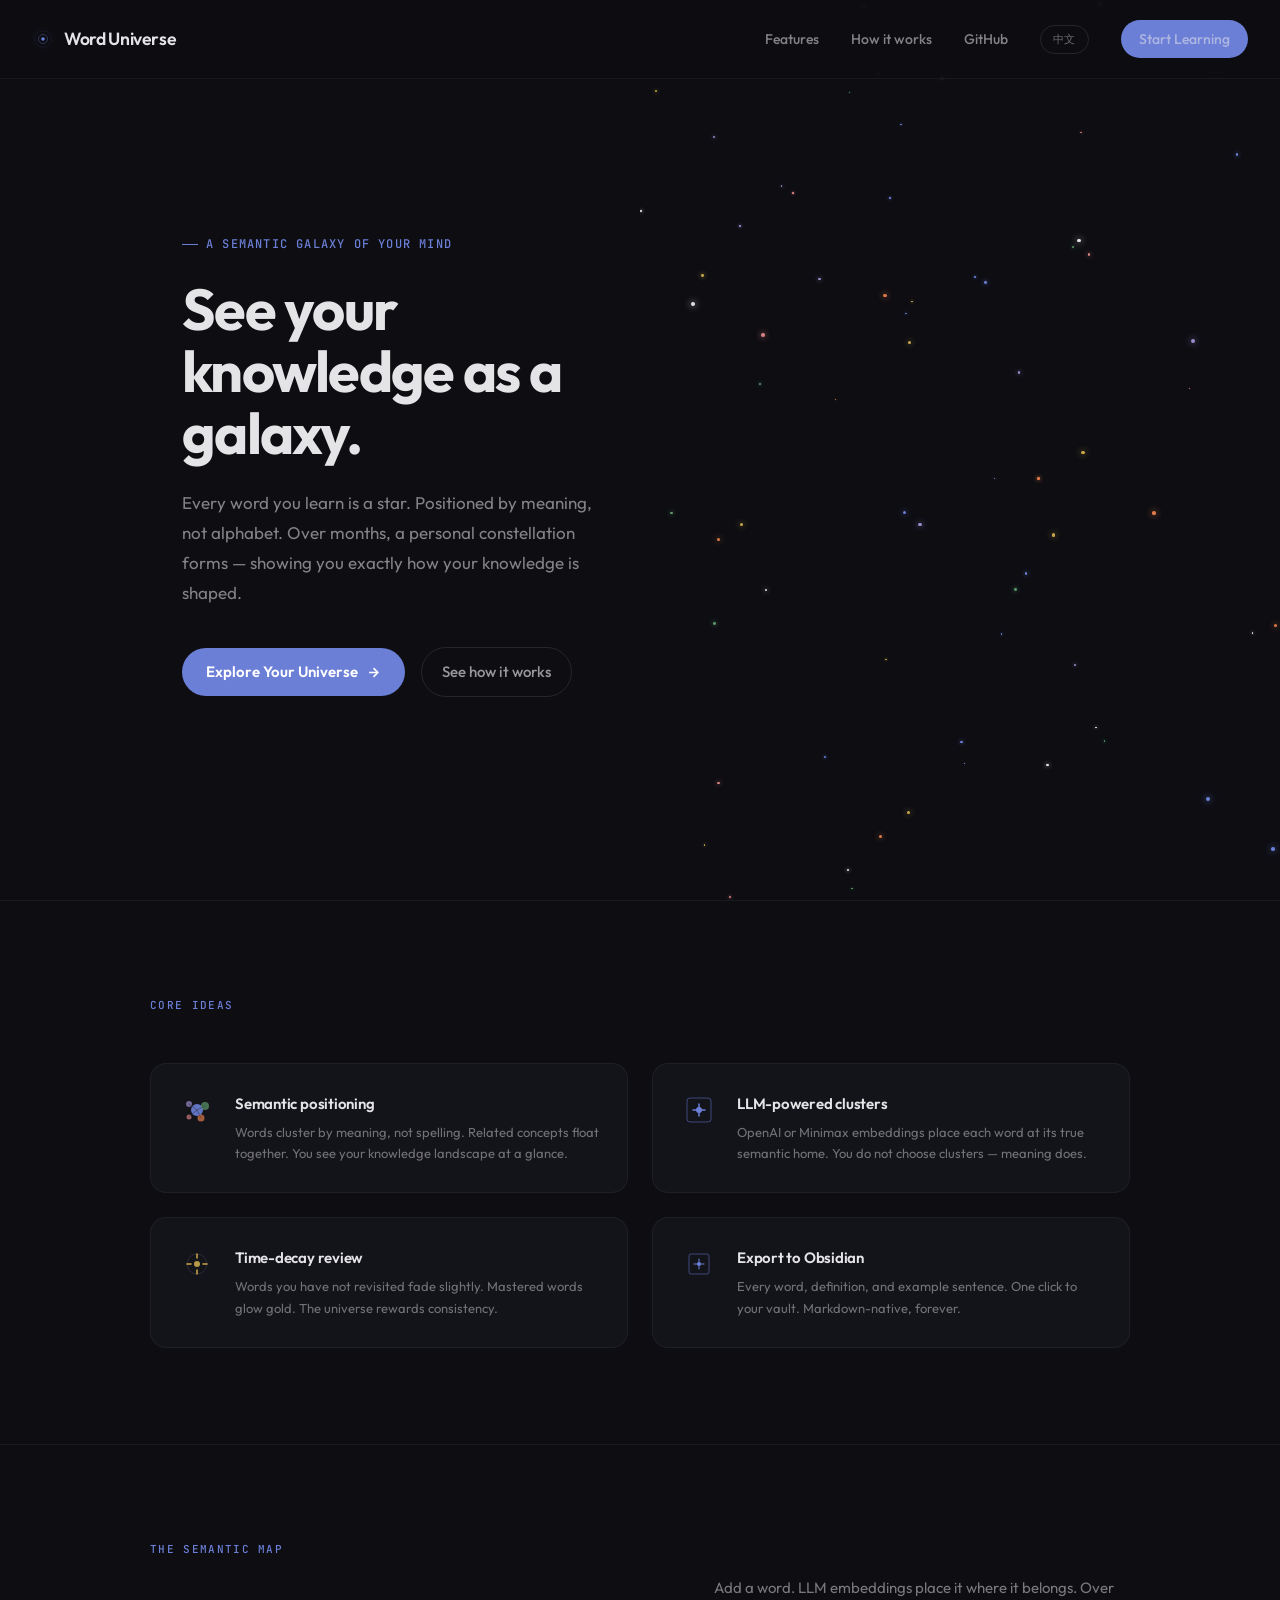
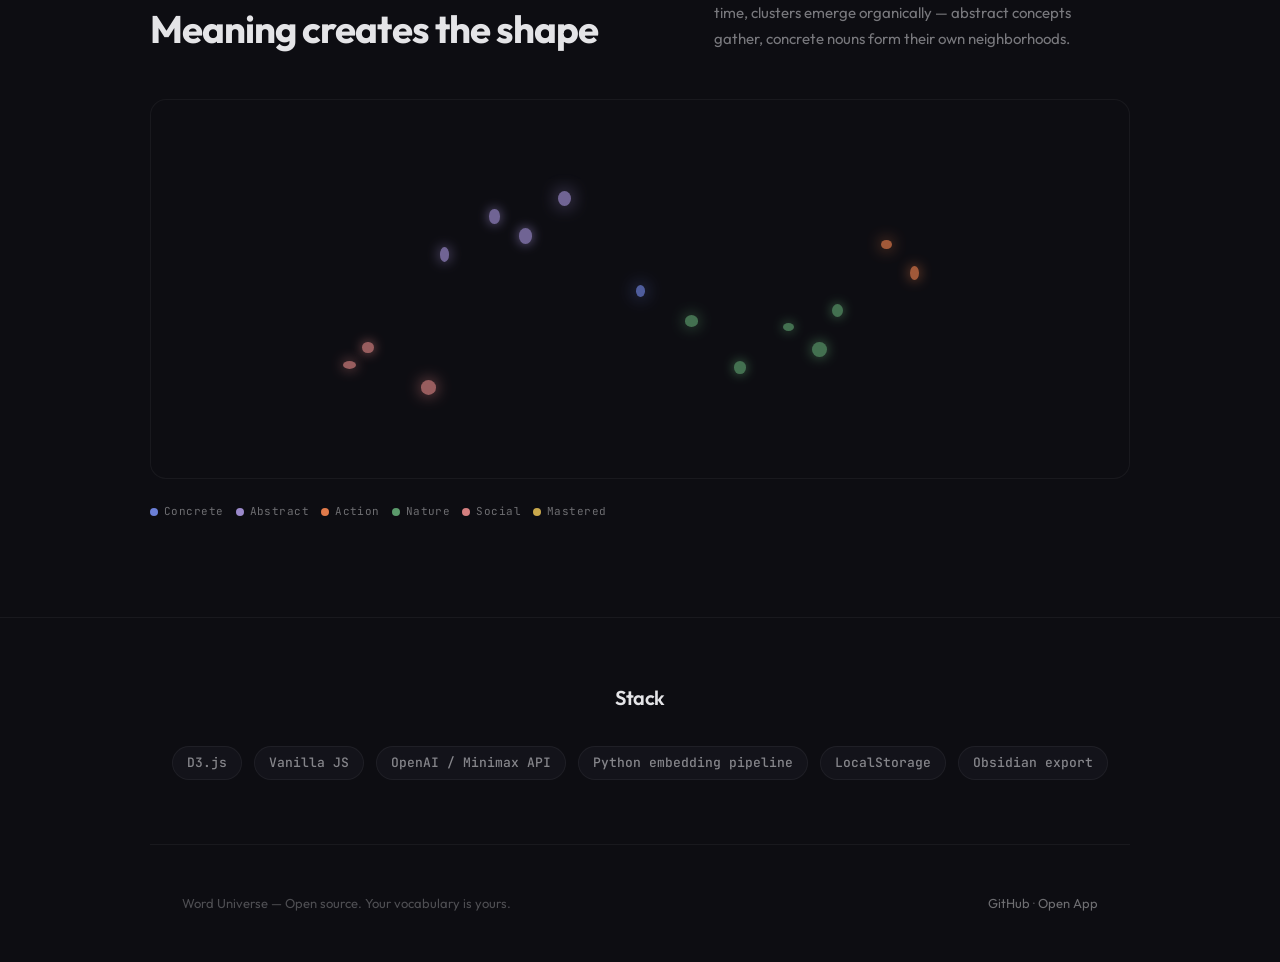
==== commit df8a5729: "Add CN/EN language toggle to landing page Full I18N object covering all text nodes; auto-detects bro" ====
--- a/index.html
+++ b/index.html
@@ -58,6 +58,20 @@
       border-radius: 9999px; text-decoration: none; transition: all 0.15s;
     }
     .nav-cta:hover { background: #828fef; transform: translateY(-1px); }
+    .nav-lang {
+      background: transparent;
+      border: 1px solid rgba(255,255,255,0.1);
+      border-radius: 9999px;
+      padding: 0.375rem 0.75rem;
+      font-family: 'JetBrains Mono', monospace;
+      font-size: 0.6875rem;
+      letter-spacing: 0.05em;
+      color: rgba(228,228,231,0.45);
+      cursor: pointer;
+      transition: all 0.15s;
+      white-space: nowrap;
+    }
+    .nav-lang:hover { color: var(--star-white); border-color: rgba(255,255,255,0.2); }
 
     /* Hero */
     .hero {
@@ -210,24 +224,25 @@
       Word Universe
     </a>
     <div class="nav-links">
-      <a href="#features">Features</a>
-      <a href="#demo">How it works</a>
+      <a href="#features" data-i18n="navFeatures">Features</a>
+      <a href="#demo" data-i18n="navHow">How it works</a>
       <a href="https://github.com/zhuxinyao99-jpg/word-universe" target="_blank">GitHub</a>
-      <a href="app/" class="nav-cta">Start Learning</a>
+      <button class="nav-lang" id="nav-lang">中文</button>
+      <a href="app/" class="nav-cta" data-i18n="navCta">Start Learning</a>
     </div>
   </nav>
 
   <section class="hero">
     <div class="hero-content">
-      <div class="hero-eyebrow">A semantic galaxy of your mind</div>
-      <h1>See your knowledge as a galaxy.</h1>
-      <p class="hero-sub">Every word you learn is a star. Positioned by meaning, not alphabet. Over months, a personal constellation forms — showing you exactly how your knowledge is shaped.</p>
+      <div class="hero-eyebrow" data-i18n="heroEyebrow">A semantic galaxy of your mind</div>
+      <h1 data-i18n="heroTitle">See your knowledge as a galaxy.</h1>
+      <p class="hero-sub" data-i18n="heroSub">Every word you learn is a star. Positioned by meaning, not alphabet. Over months, a personal constellation forms — showing you exactly how your knowledge is shaped.</p>
       <div class="hero-actions">
         <a href="app/" class="btn-primary">
-          Explore Your Universe
+          <span data-i18n="heroCta">Explore Your Universe</span>
           <svg width="15" height="15" viewBox="0 0 24 24" fill="none" stroke="currentColor" stroke-width="2.5"><path d="M5 12h14M12 5l7 7-7 7"/></svg>
         </a>
-        <a href="#demo" class="btn-ghost">See how it works</a>
+        <a href="#demo" class="btn-ghost" data-i18n="heroSeeHow">See how it works</a>
       </div>
     </div>
     <div class="hero-visual">
@@ -237,7 +252,7 @@
 
   <section class="features" id="features">
     <div class="features-inner">
-      <div class="section-label">Core ideas</div>
+      <div class="section-label" data-i18n="featuresLabel">Core ideas</div>
       <div class="features-grid">
         <div class="feature-card">
           <svg class="feature-icon" viewBox="0 0 36 36" fill="none">
@@ -252,8 +267,8 @@
             <line x1="10" y1="25" x2="18" y2="18" stroke="#2A2A35" stroke-width="0.5"/>
           </svg>
           <div>
-            <h3>Semantic positioning</h3>
-            <p>Words cluster by meaning, not spelling. Related concepts float together. You see your knowledge landscape at a glance.</p>
+            <h3 data-i18n="f1Title">Semantic positioning</h3>
+            <p data-i18n="f1Desc">Words cluster by meaning, not spelling. Related concepts float together. You see your knowledge landscape at a glance.</p>
           </div>
         </div>
         <div class="feature-card">
@@ -263,8 +278,8 @@
             <circle cx="18" cy="18" r="3" fill="#6B7FD7"/>
           </svg>
           <div>
-            <h3>LLM-powered clusters</h3>
-            <p>OpenAI or Minimax embeddings place each word at its true semantic home. You do not choose clusters — meaning does.</p>
+            <h3 data-i18n="f2Title">LLM-powered clusters</h3>
+            <p data-i18n="f2Desc">OpenAI or Minimax embeddings place each word at its true semantic home. You do not choose clusters — meaning does.</p>
           </div>
         </div>
         <div class="feature-card">
@@ -274,8 +289,8 @@
             <circle cx="18" cy="18" r="3" fill="#C9A84C" opacity="0.9"/>
           </svg>
           <div>
-            <h3>Time-decay review</h3>
-            <p>Words you have not revisited fade slightly. Mastered words glow gold. The universe rewards consistency.</p>
+            <h3 data-i18n="f3Title">Time-decay review</h3>
+            <p data-i18n="f3Desc">Words you have not revisited fade slightly. Mastered words glow gold. The universe rewards consistency.</p>
           </div>
         </div>
         <div class="feature-card">
@@ -285,8 +300,8 @@
             <circle cx="18" cy="18" r="2" fill="#6B7FD7"/>
           </svg>
           <div>
-            <h3>Export to Obsidian</h3>
-            <p>Every word, definition, and example sentence. One click to your vault. Markdown-native, forever.</p>
+            <h3 data-i18n="f4Title">Export to Obsidian</h3>
+            <p data-i18n="f4Desc">Every word, definition, and example sentence. One click to your vault. Markdown-native, forever.</p>
           </div>
         </div>
       </div>
@@ -297,28 +312,28 @@
     <div class="galaxy-inner">
       <div class="demo-header">
         <div>
-          <div class="section-label">The semantic map</div>
-          <h2>Meaning creates the shape</h2>
+          <div class="section-label" data-i18n="demoLabel">The semantic map</div>
+          <h2 data-i18n="demoTitle">Meaning creates the shape</h2>
         </div>
-        <p>Add a word. LLM embeddings place it where it belongs. Over time, clusters emerge organically — abstract concepts gather, concrete nouns form their own neighborhoods.</p>
+        <p data-i18n="demoDesc">Add a word. LLM embeddings place it where it belongs. Over time, clusters emerge organically — abstract concepts gather, concrete nouns form their own neighborhoods.</p>
       </div>
       <div class="galaxy-canvas">
         <div class="galaxy-dots" id="galaxyDots"></div>
       </div>
       <div class="cluster-legend">
-        <div class="legend-item"><div class="legend-dot" style="background:#6B7FD7"></div>Concrete</div>
-        <div class="legend-item"><div class="legend-dot" style="background:#9B8ACB"></div>Abstract</div>
-        <div class="legend-item"><div class="legend-dot" style="background:#E07A4A"></div>Action</div>
-        <div class="legend-item"><div class="legend-dot" style="background:#5B9A6B"></div>Nature</div>
-        <div class="legend-item"><div class="legend-dot" style="background:#D47F7F"></div>Social</div>
-        <div class="legend-item"><div class="legend-dot" style="background:#C9A84C"></div>Mastered</div>
+        <div class="legend-item"><div class="legend-dot" style="background:#6B7FD7"></div><span data-i18n="lConcrete">Concrete</span></div>
+        <div class="legend-item"><div class="legend-dot" style="background:#9B8ACB"></div><span data-i18n="lAbstract">Abstract</span></div>
+        <div class="legend-item"><div class="legend-dot" style="background:#E07A4A"></div><span data-i18n="lAction">Action</span></div>
+        <div class="legend-item"><div class="legend-dot" style="background:#5B9A6B"></div><span data-i18n="lNature">Nature</span></div>
+        <div class="legend-item"><div class="legend-dot" style="background:#D47F7F"></div><span data-i18n="lSocial">Social</span></div>
+        <div class="legend-item"><div class="legend-dot" style="background:#C9A84C"></div><span data-i18n="lMastered">Mastered</span></div>
       </div>
     </div>
   </section>
 
   <section class="tech-stack">
     <div class="tech-inner">
-      <h2>Stack</h2>
+      <h2 data-i18n="stackTitle">Stack</h2>
       <div class="tech-badges">
         <span class="tech-badge">D3.js</span>
         <span class="tech-badge">Vanilla JS</span>
@@ -331,11 +346,82 @@
   </section>
 
   <footer>
-    <p>Word Universe — Open source. Your vocabulary is yours.</p>
-    <p><a href="https://github.com/zhuxinyao99-jpg/word-universe" target="_blank">GitHub</a> · <a href="app/">Open App</a></p>
+    <p data-i18n="footerLeft">Word Universe — Open source. Your vocabulary is yours.</p>
+    <p><a href="https://github.com/zhuxinyao99-jpg/word-universe" target="_blank">GitHub</a> · <a href="app/" data-i18n="footerApp">Open App</a></p>
   </footer>
 
   <script>
+    // ── i18n ──────────────────────────────────────────────────────────────────
+    const I18N = {
+      en: {
+        navFeatures: 'Features', navHow: 'How it works', navCta: 'Start Learning',
+        heroEyebrow: 'A semantic galaxy of your mind',
+        heroTitle: 'See your knowledge as a galaxy.',
+        heroSub: 'Every word you learn is a star. Positioned by meaning, not alphabet. Over months, a personal constellation forms — showing you exactly how your knowledge is shaped.',
+        heroCta: 'Explore Your Universe', heroSeeHow: 'See how it works',
+        featuresLabel: 'Core ideas',
+        f1Title: 'Semantic positioning',
+        f1Desc: 'Words cluster by meaning, not spelling. Related concepts float together. You see your knowledge landscape at a glance.',
+        f2Title: 'LLM-powered clusters',
+        f2Desc: 'OpenAI or Minimax embeddings place each word at its true semantic home. You do not choose clusters — meaning does.',
+        f3Title: 'Time-decay review',
+        f3Desc: 'Words you have not revisited fade slightly. Mastered words glow gold. The universe rewards consistency.',
+        f4Title: 'Export to Obsidian',
+        f4Desc: 'Every word, definition, and example sentence. One click to your vault. Markdown-native, forever.',
+        demoLabel: 'The semantic map', demoTitle: 'Meaning creates the shape',
+        demoDesc: 'Add a word. LLM embeddings place it where it belongs. Over time, clusters emerge organically — abstract concepts gather, concrete nouns form their own neighborhoods.',
+        lConcrete: 'Concrete', lAbstract: 'Abstract', lAction: 'Action', lNature: 'Nature', lSocial: 'Social', lMastered: 'Mastered',
+        stackTitle: 'Stack',
+        footerLeft: 'Word Universe — Open source. Your vocabulary is yours.',
+        footerApp: 'Open App',
+      },
+      zh: {
+        navFeatures: '功能', navHow: '工作原理', navCta: '开始探索',
+        heroEyebrow: '你的知识，以星系呈现',
+        heroTitle: '将你的知识看成一片星系。',
+        heroSub: '每个你学过的词都是一颗星。按意义定位，而非字母顺序。数月之后，一片属于你的星云逐渐成形——清晰呈现你的知识边界。',
+        heroCta: '探索你的词宇宙', heroSeeHow: '了解工作原理',
+        featuresLabel: '核心理念',
+        f1Title: '语义定位',
+        f1Desc: '词汇按意义聚类，而非拼写。相关概念自然靠近，你能一眼看出自己知识版图的形状。',
+        f2Title: 'LLM 语义聚类',
+        f2Desc: 'OpenAI 或 Minimax 嵌入将每个词放置在它真正属于的语义位置。你不需要选择分类——意义本身决定一切。',
+        f3Title: '时间衰减复习',
+        f3Desc: '没有复习的词会渐渐变暗。已掌握的词发出金色光芒。词宇宙奖励坚持。',
+        f4Title: '导出到 Obsidian',
+        f4Desc: '每个词、释义和例句，一键导入你的 Vault。原生 Markdown，永久保存。',
+        demoLabel: '语义地图', demoTitle: '意义创造形状',
+        demoDesc: '添加一个词，LLM 嵌入将它放在它应在的位置。随着时间推移，聚类自然涌现——抽象概念聚在一处，具体名词形成自己的领地。',
+        lConcrete: '具体', lAbstract: '抽象', lAction: '动作', lNature: '自然', lSocial: '社交', lMastered: '已掌握',
+        stackTitle: '技术栈',
+        footerLeft: 'Word Universe — 开源。你的词库属于你自己。',
+        footerApp: '打开应用',
+      },
+    };
+
+    const LANG_KEY = 'word_universe_lang';
+    let currentLang = localStorage.getItem(LANG_KEY) ||
+      (navigator.language && navigator.language.startsWith('zh') ? 'zh' : 'en');
+
+    function applyLang() {
+      document.querySelectorAll('[data-i18n]').forEach(el => {
+        const key = el.getAttribute('data-i18n');
+        const val = (I18N[currentLang] || I18N.en)[key] || (I18N.en[key] || key);
+        el.textContent = val;
+      });
+      const btn = document.getElementById('nav-lang');
+      if (btn) btn.textContent = currentLang === 'en' ? '中文' : 'EN';
+    }
+
+    function toggleLang() {
+      currentLang = currentLang === 'en' ? 'zh' : 'en';
+      localStorage.setItem(LANG_KEY, currentLang);
+      applyLang();
+    }
+
+    document.getElementById('nav-lang').addEventListener('click', toggleLang);
+
+    // ── Star field & galaxy ───────────────────────────────────────────────────
     function generateStarField() {
       const container = document.getElementById('heroStars');
       const colors = ['#6B7FD7','#9B8ACB','#5B9A6B','#E07A4A','#D47F7F','#C9A84C','#E4E4E7'];
@@ -380,6 +466,7 @@
     }
     generateStarField();
     generateGalaxy();
+    applyLang();
   </script>
 
 </body>
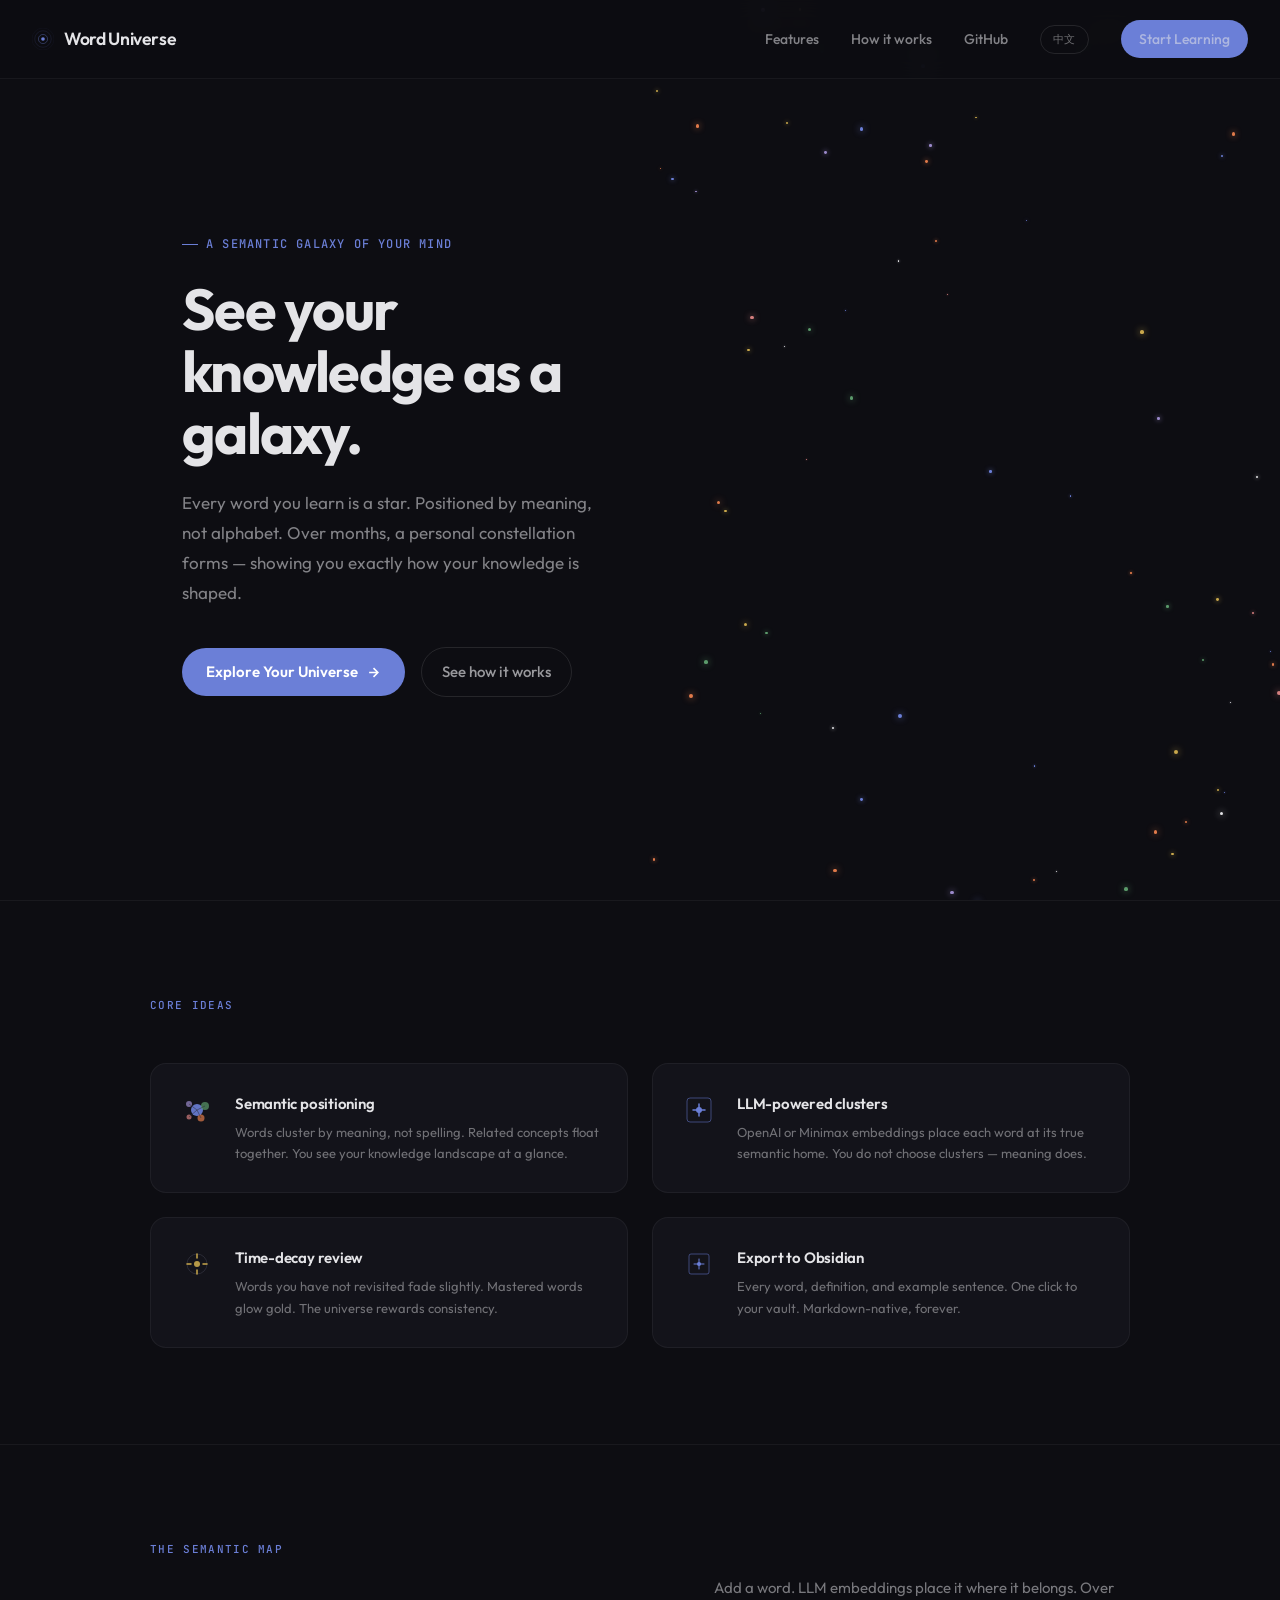
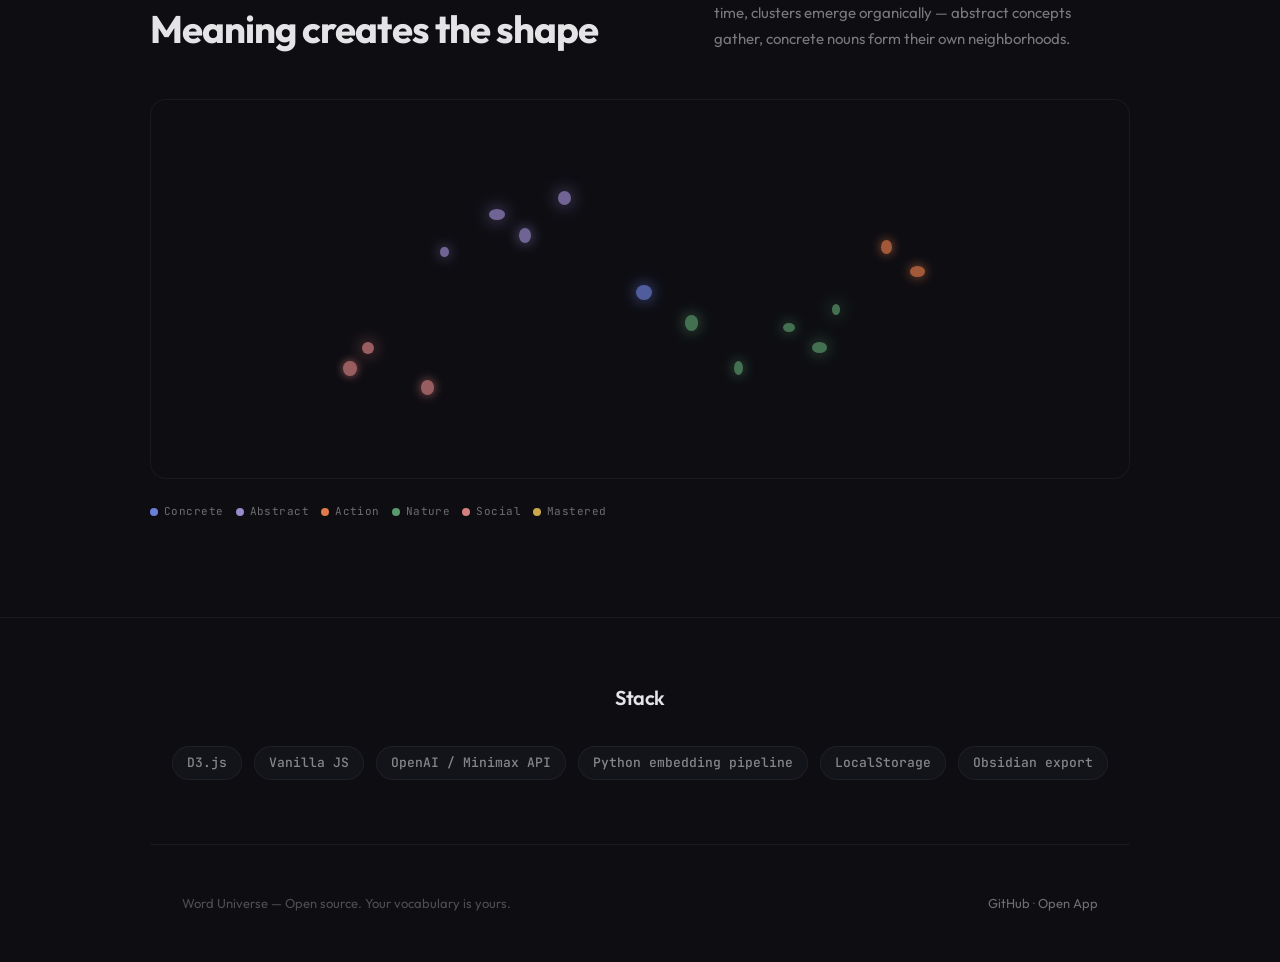
==== commit 277ace12: "fix: 旧用户名 zhuxinyao99-jpg → nuts-and-bytes" ====
--- a/index.html
+++ b/index.html
@@ -226,7 +226,7 @@
     <div class="nav-links">
       <a href="#features" data-i18n="navFeatures">Features</a>
       <a href="#demo" data-i18n="navHow">How it works</a>
-      <a href="https://github.com/zhuxinyao99-jpg/word-universe" target="_blank">GitHub</a>
+      <a href="https://github.com/nuts-and-bytes/word-universe" target="_blank">GitHub</a>
       <button class="nav-lang" id="nav-lang">中文</button>
       <a href="app/" class="nav-cta" data-i18n="navCta">Start Learning</a>
     </div>
@@ -347,7 +347,7 @@
 
   <footer>
     <p data-i18n="footerLeft">Word Universe — Open source. Your vocabulary is yours.</p>
-    <p><a href="https://github.com/zhuxinyao99-jpg/word-universe" target="_blank">GitHub</a> · <a href="app/" data-i18n="footerApp">Open App</a></p>
+    <p><a href="https://github.com/nuts-and-bytes/word-universe" target="_blank">GitHub</a> · <a href="app/" data-i18n="footerApp">Open App</a></p>
   </footer>
 
   <script>
